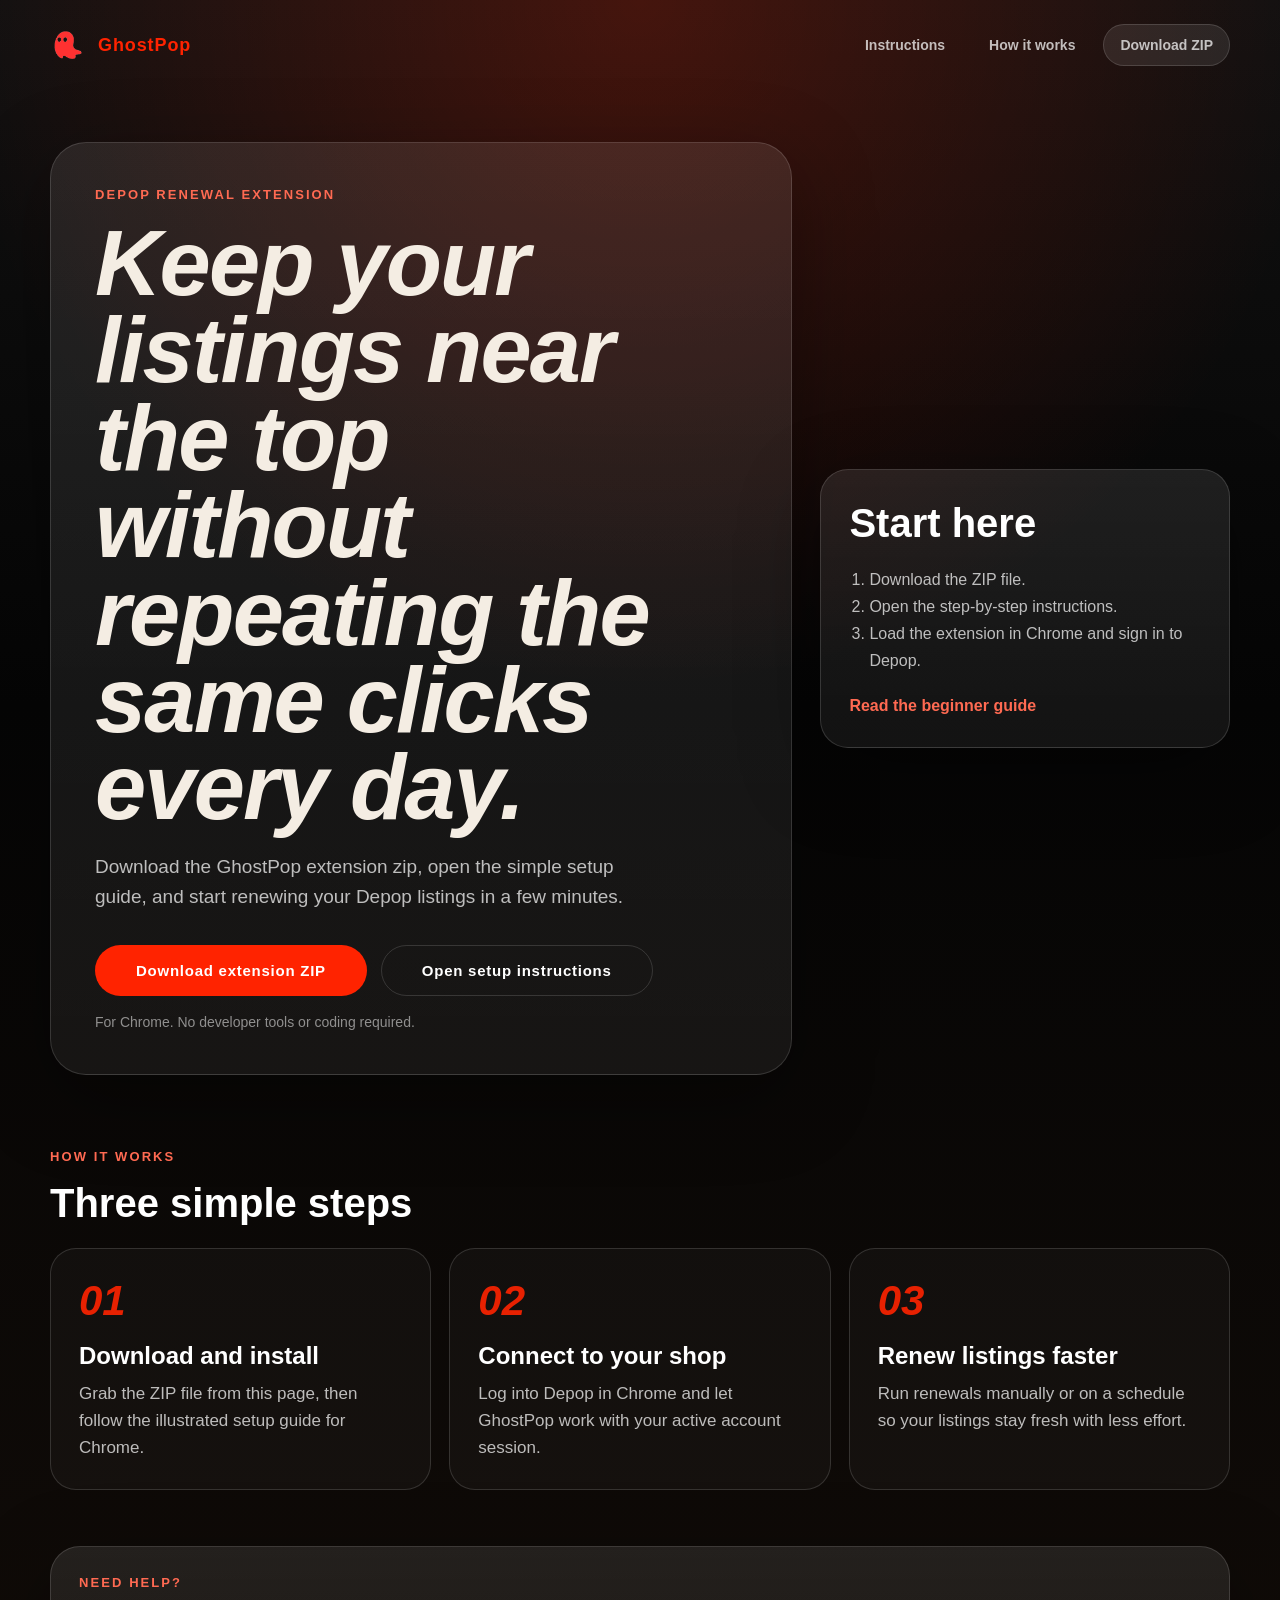
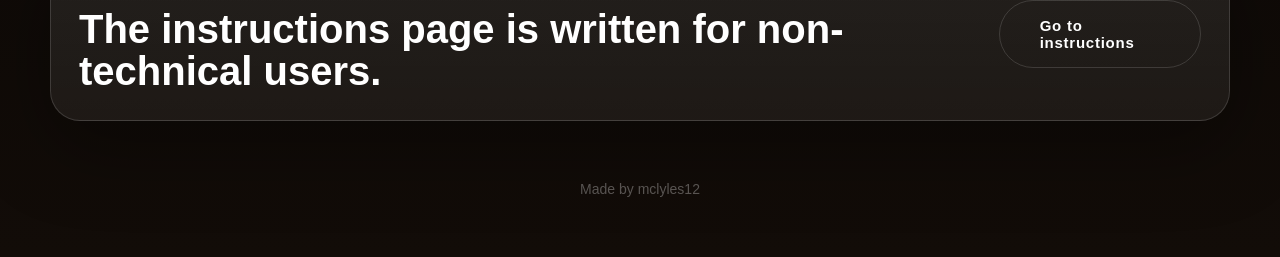
==== index.html @ 3f6aff55 "Add GhostPop download flow and setup guide" ====
<!DOCTYPE html>
<html lang="en">
<head>
  <meta charset="UTF-8">
  <meta name="viewport" content="width=device-width, initial-scale=1.0">
  <title>GhostPop</title>
  <link rel="stylesheet" href="style.css">
  <link rel="icon" href="assets/icon32.png">
</head>
<body>
  <div class="page-shell">
    <header class="site-header">
      <a class="brand" href="index.html" aria-label="GhostPop home">
        <img src="assets/icon128.png" alt="GhostPop logo">
        <span>GhostPop</span>
      </a>

      <nav class="site-nav" aria-label="Primary">
        <a href="instructions.html">Instructions</a>
        <a href="#how-it-works">How it works</a>
        <a href="ghostpop-extension.zip" download="depop-renewal-extension.zip" class="nav-cta">Download ZIP</a>
      </nav>
    </header>

    <main>
      <section id="hero">
        <div class="hero-copy">
          <p class="eyebrow">Depop renewal extension</p>
          <h1>Keep your listings near the top without repeating the same clicks every day.</h1>
          <p class="hero-text">Download the GhostPop extension zip, open the simple setup guide, and start renewing your Depop listings in a few minutes.</p>

          <div class="hero-actions">
            <a href="ghostpop-extension.zip" download="depop-renewal-extension.zip" class="btn btn-primary">Download extension ZIP</a>
            <a href="instructions.html" class="btn btn-secondary">Open setup instructions</a>
          </div>

          <p class="microcopy">For Chrome. No developer tools or coding required.</p>
        </div>

        <aside class="install-card" aria-label="Quick start">
          <h2>Start here</h2>
          <ol>
            <li>Download the ZIP file.</li>
            <li>Open the step-by-step instructions.</li>
            <li>Load the extension in Chrome and sign in to Depop.</li>
          </ol>
          <a href="instructions.html" class="text-link">Read the beginner guide</a>
        </aside>
      </section>

      <section id="how-it-works">
        <div class="section-heading">
          <p class="eyebrow">How it works</p>
          <h2>Three simple steps</h2>
        </div>

        <div class="steps">
          <article class="step">
            <span>01</span>
            <div>
              <h3>Download and install</h3>
              <p>Grab the ZIP file from this page, then follow the illustrated setup guide for Chrome.</p>
            </div>
          </article>
          <article class="step">
            <span>02</span>
            <div>
              <h3>Connect to your shop</h3>
              <p>Log into Depop in Chrome and let GhostPop work with your active account session.</p>
            </div>
          </article>
          <article class="step">
            <span>03</span>
            <div>
              <h3>Renew listings faster</h3>
              <p>Run renewals manually or on a schedule so your listings stay fresh with less effort.</p>
            </div>
          </article>
        </div>
      </section>

      <section class="help-strip" aria-label="Need help">
        <div>
          <p class="eyebrow">Need help?</p>
          <h2>The instructions page is written for non-technical users.</h2>
        </div>
        <a href="instructions.html" class="btn btn-secondary">Go to instructions</a>
      </section>
    </main>

    <footer>
      <p>Made by <a href="https://github.com/mclyles12">mclyles12</a></p>
    </footer>
  </div>

</body>
</html>
---- style.css ----
* {
  margin: 0;
  padding: 0;
  box-sizing: border-box;
}

:root {
  --red: #ff2300;
  --red-soft: #ff6a52;
  --black: #050505;
  --white: #ffffff;
  --cream: #f4ede3;
  --slate: rgba(255, 255, 255, 0.72);
  --border: rgba(255, 255, 255, 0.14);
  --panel: rgba(255, 255, 255, 0.06);
  --panel-strong: rgba(255, 255, 255, 0.09);
  --shadow: 0 24px 80px rgba(0, 0, 0, 0.35);
  --font: "Helvetica Neue", Helvetica, Arial, sans-serif;
}

body {
  font-family: var(--font);
  background:
    radial-gradient(circle at top, rgba(255, 35, 0, 0.22), transparent 35%),
    linear-gradient(180deg, #111 0%, var(--black) 38%, #120c08 100%);
  color: var(--white);
  overflow-x: hidden;
  min-height: 100vh;
}

a {
  color: inherit;
  text-decoration: none;
}

.page-shell {
  width: min(1180px, calc(100% - 32px));
  margin: 0 auto;
}

.site-header {
  display: flex;
  align-items: center;
  justify-content: space-between;
  gap: 24px;
  padding: 24px 0 12px;
}

.brand {
  display: inline-flex;
  align-items: center;
  gap: 12px;
}

.brand img {
  width: 36px;
  height: 36px;
}

.brand span {
  font-size: 18px;
  font-weight: 700;
  letter-spacing: 0.05em;
  color: var(--red);
}

.site-nav {
  display: flex;
  align-items: center;
  gap: 12px;
  flex-wrap: wrap;
}

.site-nav a {
  color: var(--slate);
  font-size: 14px;
  font-weight: 600;
  padding: 12px 16px;
  border-radius: 999px;
}

.site-nav a:hover,
.site-nav a:focus-visible,
.text-link:hover,
.text-link:focus-visible {
  color: var(--white);
}

.nav-cta {
  background: var(--panel-strong);
  border: 1px solid var(--border);
}

#hero {
  display: grid;
  grid-template-columns: minmax(0, 1.45fr) minmax(280px, 0.8fr);
  gap: 28px;
  align-items: stretch;
  padding: 64px 0 40px;
}

.hero-copy,
.install-card,
.callout-card,
.help-strip,
.instruction-step {
  border: 1px solid var(--border);
  background: linear-gradient(180deg, var(--panel-strong), var(--panel));
  box-shadow: var(--shadow);
}

.hero-copy {
  padding: 44px;
  border-radius: 36px;
}

#hero h1 {
  font-size: clamp(46px, 8vw, 92px);
  font-weight: 900;
  font-style: italic;
  color: var(--cream);
  letter-spacing: -0.02em;
  line-height: 0.95;
  max-width: 11ch;
  margin-bottom: 20px;
}

.eyebrow {
  font-size: 13px;
  text-transform: uppercase;
  letter-spacing: 0.16em;
  color: var(--red-soft);
  font-weight: 700;
  margin-bottom: 18px;
}

.hero-text {
  font-size: 19px;
  color: var(--slate);
  max-width: 34rem;
  line-height: 1.6;
}

.hero-actions {
  display: flex;
  flex-wrap: wrap;
  gap: 14px;
  margin: 32px 0 18px;
}

.microcopy {
  color: rgba(255, 255, 255, 0.52);
  font-size: 14px;
}

.install-card {
  border-radius: 28px;
  padding: 32px 28px;
  align-self: center;
}

.install-card h2,
.section-heading h2,
.help-strip h2,
.instructions-hero h1,
.callout-card h2,
.instruction-step h2,
.step h3 {
  font-size: clamp(28px, 4vw, 40px);
  line-height: 1.05;
}

.install-card ol {
  margin: 22px 0;
  padding-left: 20px;
  color: var(--slate);
  line-height: 1.7;
}

.text-link {
  display: inline-flex;
  align-items: center;
  gap: 8px;
  color: var(--red-soft);
  font-weight: 700;
}

.btn {
  display: inline-flex;
  align-items: center;
  justify-content: center;
  font-family: var(--font);
  font-weight: 700;
  font-size: 15px;
  padding: 16px 40px;
  border-radius: 999px;
  letter-spacing: 0.05em;
  transition: transform 0.2s, opacity 0.2s, border-color 0.2s;
  border: 1px solid transparent;
}

.btn:hover,
.btn:focus-visible {
  opacity: 0.92;
  transform: translateY(-1px);
}

.btn-primary {
  background: var(--red);
  color: var(--white);
}

.btn-secondary {
  background: transparent;
  color: var(--white);
  border-color: var(--border);
}

#how-it-works {
  padding: 34px 0 28px;
}

.section-heading {
  margin-bottom: 24px;
}

.steps {
  display: grid;
  grid-template-columns: repeat(3, minmax(0, 1fr));
  gap: 18px;
}

.step {
  display: flex;
  flex-direction: column;
  align-items: flex-start;
  gap: 18px;
  border: 1px solid var(--border);
  border-radius: 26px;
  padding: 28px;
  background: rgba(255, 255, 255, 0.03);
}

.step span {
  font-size: 42px;
  font-weight: 900;
  font-style: italic;
  color: var(--red);
  opacity: 0.9;
}

.step h3 {
  font-size: 24px;
  margin-bottom: 12px;
}

.step p {
  font-size: 17px;
  font-weight: 500;
  color: var(--slate);
  line-height: 1.6;
}

.help-strip {
  margin: 28px 0 60px;
  padding: 28px;
  border-radius: 30px;
  display: flex;
  align-items: center;
  justify-content: space-between;
  gap: 20px;
}

.instructions-page {
  padding: 40px 0 72px;
}

.instructions-hero {
  max-width: 760px;
  margin-bottom: 24px;
}

.instructions-hero h1 {
  font-style: italic;
  color: var(--cream);
  margin-bottom: 16px;
}

.callout-grid,
.instruction-steps {
  display: grid;
  gap: 18px;
}

.callout-grid {
  grid-template-columns: repeat(3, minmax(0, 1fr));
  margin-top: 24px;
}

.callout-card {
  border-radius: 24px;
  padding: 24px;
}

.callout-card h2 {
  font-size: 26px;
  margin-bottom: 12px;
}

.callout-card p,
.callout-card li {
  color: var(--slate);
  line-height: 1.7;
}

.callout-card ul {
  padding-left: 18px;
}

.instruction-step {
  display: grid;
  grid-template-columns: 72px 1fr;
  gap: 20px;
  border-radius: 24px;
  padding: 24px;
}

.step-badge {
  width: 56px;
  height: 56px;
  border-radius: 18px;
  background: rgba(255, 35, 0, 0.12);
  border: 1px solid rgba(255, 106, 82, 0.45);
  color: var(--red-soft);
  display: flex;
  align-items: center;
  justify-content: center;
  font-size: 24px;
  font-weight: 800;
}

.instruction-step h2 {
  font-size: 28px;
  margin-bottom: 10px;
}

.instruction-step p,
strong {
  line-height: 1.7;
}

.instruction-step p {
  color: var(--slate);
}

strong {
  color: var(--white);
}

footer {
  text-align: center;
  padding: 0 24px 60px;
  color: rgba(255, 255, 255, 0.3);
  font-size: 14px;
}

footer a:hover {
  color: var(--red);
}

@media (max-width: 980px) {
  #hero,
  .steps,
  .callout-grid {
    grid-template-columns: 1fr;
  }

  .help-strip,
  .site-header {
    flex-direction: column;
    align-items: flex-start;
  }
}

@media (max-width: 640px) {
  .page-shell {
    width: min(100% - 20px, 1180px);
  }

  .hero-copy,
  .install-card,
  .callout-card,
  .help-strip,
  .instruction-step {
    padding: 22px;
    border-radius: 22px;
  }

  .site-nav {
    width: 100%;
  }

  .site-nav a,
  .btn {
    width: 100%;
  }

  .instruction-step {
    grid-template-columns: 1fr;
  }
}
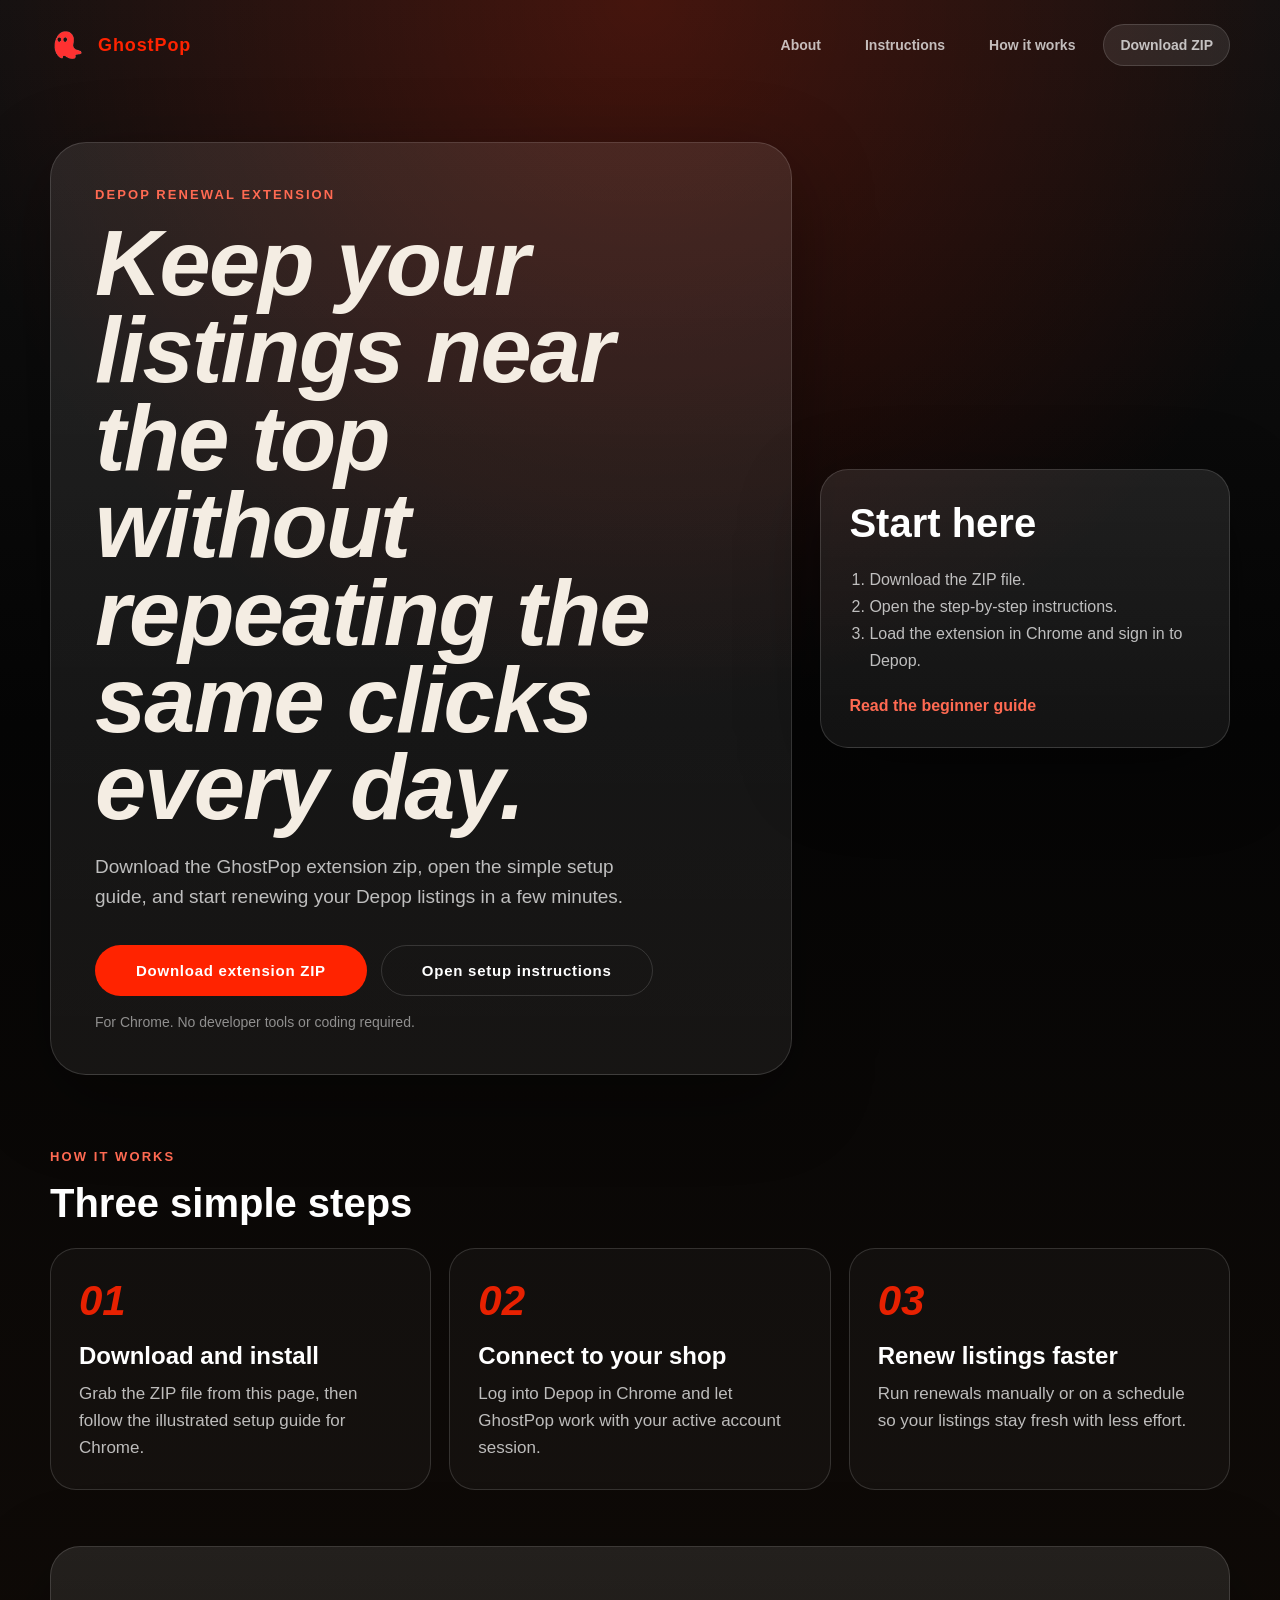
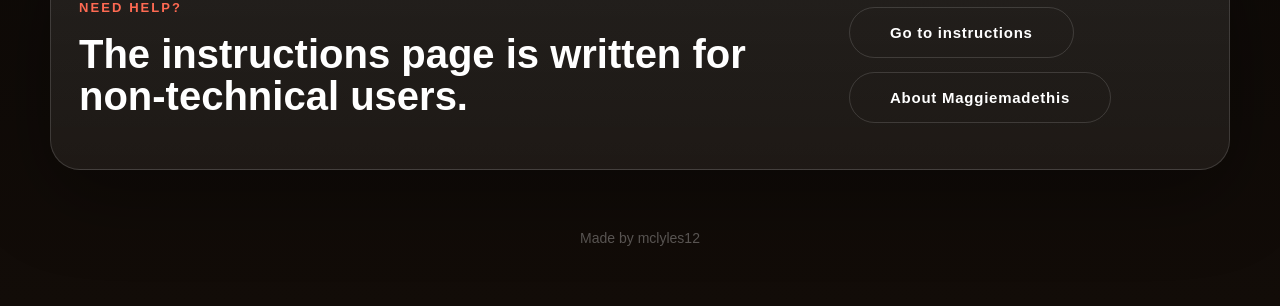
==== commit 90fb2ca1: "update about us" ====
--- a/index.html
+++ b/index.html
@@ -16,6 +16,7 @@
       </a>
 
       <nav class="site-nav" aria-label="Primary">
+        <a href="about.html">About</a>
         <a href="instructions.html">Instructions</a>
         <a href="#how-it-works">How it works</a>
         <a href="ghostpop-extension.zip" download="depop-renewal-extension.zip" class="nav-cta">Download ZIP</a>
@@ -84,7 +85,10 @@
           <p class="eyebrow">Need help?</p>
           <h2>The instructions page is written for non-technical users.</h2>
         </div>
-        <a href="instructions.html" class="btn btn-secondary">Go to instructions</a>
+        <div class="hero-actions">
+          <a href="instructions.html" class="btn btn-secondary">Go to instructions</a>
+          <a href="about.html" class="btn btn-secondary">About Maggiemadethis</a>
+        </div>
       </section>
     </main>
 
--- a/style.css
+++ b/style.css
@@ -297,6 +297,13 @@
   margin-top: 24px;
 }
 
+.story-grid {
+  display: grid;
+  grid-template-columns: repeat(2, minmax(0, 1fr));
+  gap: 18px;
+  margin-bottom: 24px;
+}
+
 .callout-card {
   border-radius: 24px;
   padding: 24px;
@@ -315,6 +322,10 @@
 
 .callout-card ul {
   padding-left: 18px;
+}
+
+.story-feature {
+  margin-bottom: 24px;
 }
 
 .instruction-step {
@@ -371,7 +382,8 @@
 @media (max-width: 980px) {
   #hero,
   .steps,
-  .callout-grid {
+  .callout-grid,
+  .story-grid {
     grid-template-columns: 1fr;
   }
 
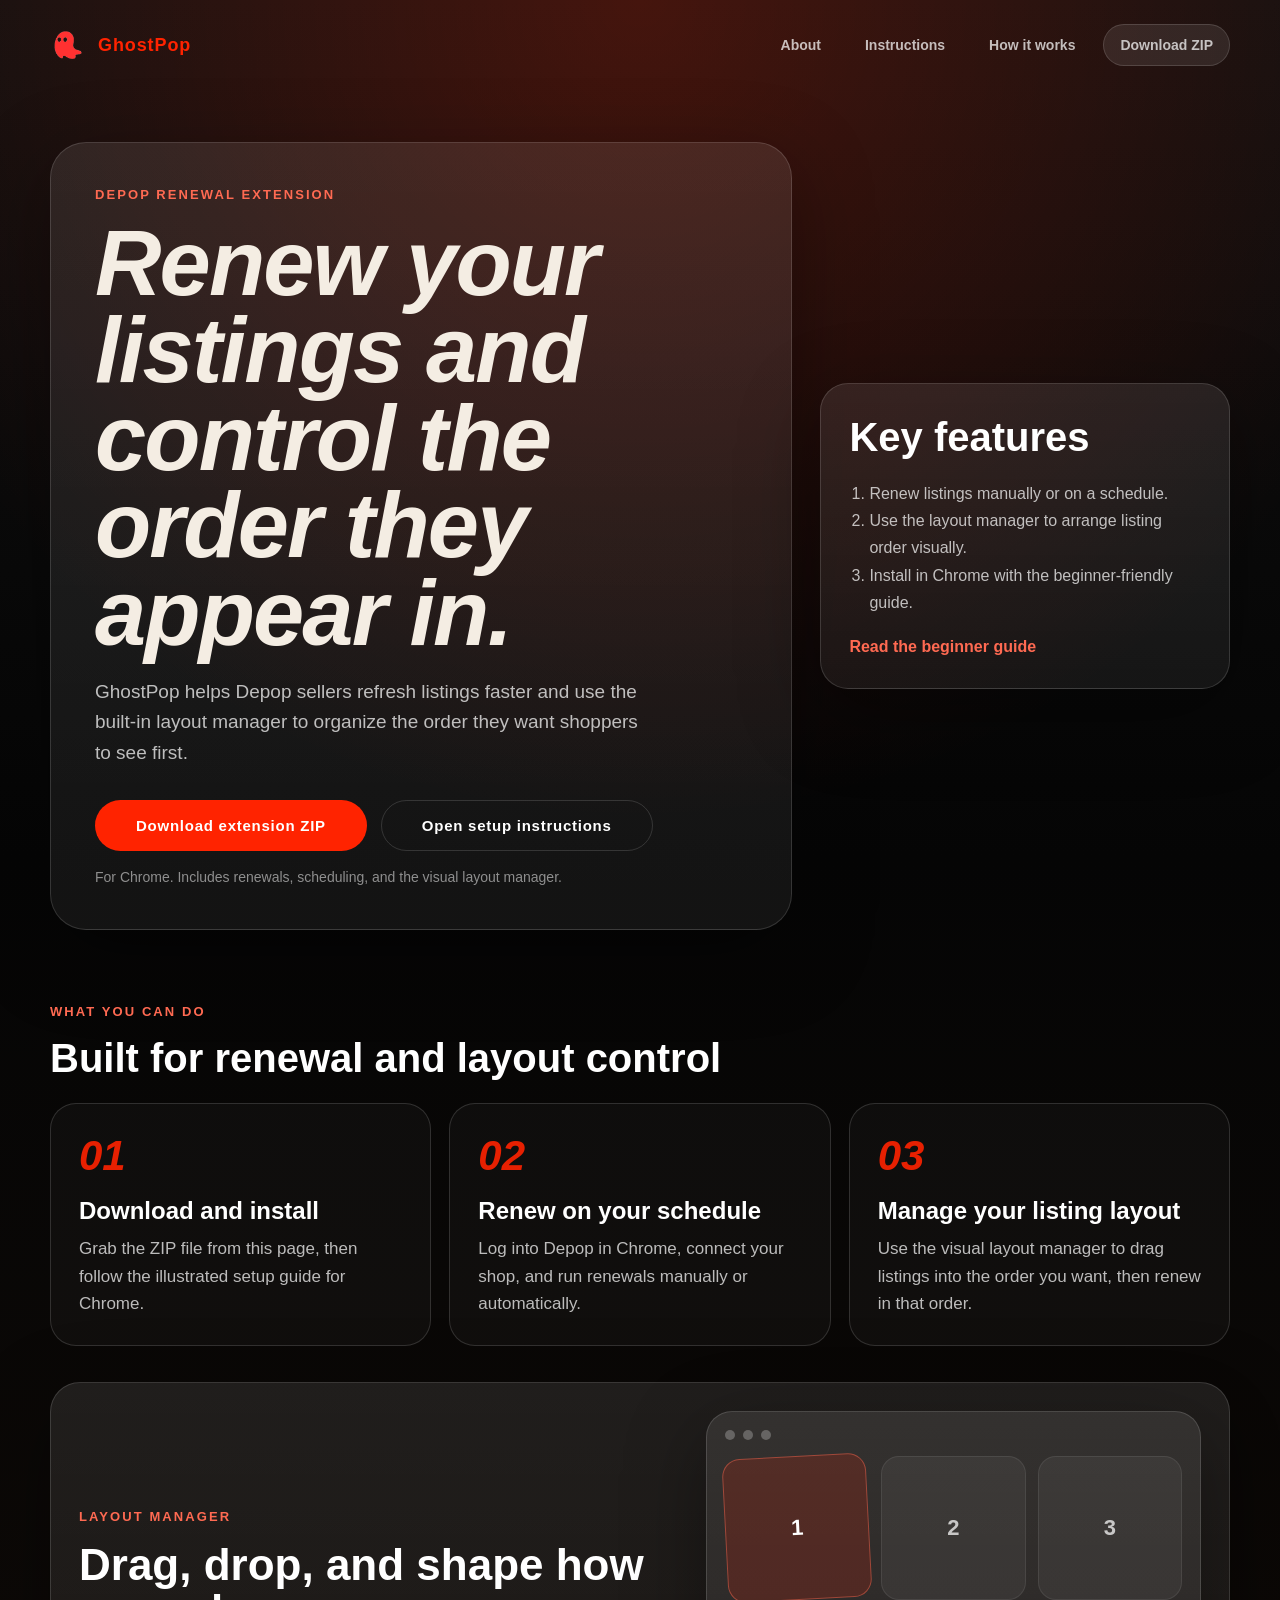
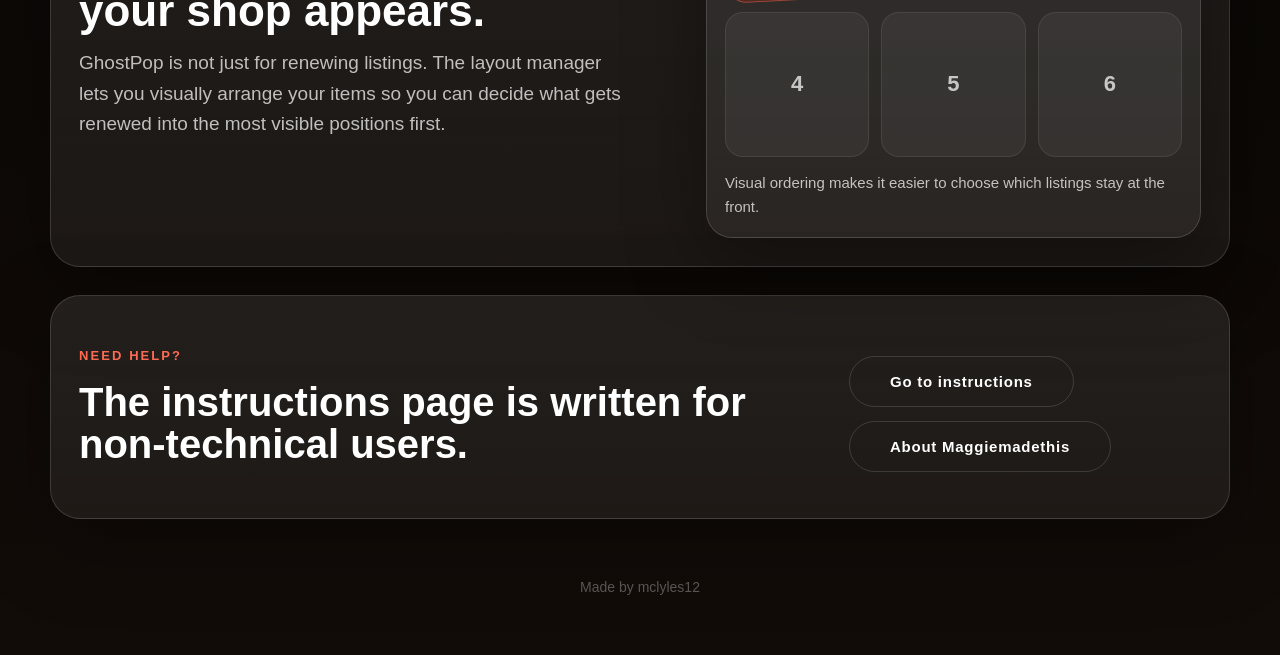
==== commit 75c44ced: "layout manager feature copy on landing page" ====
--- a/index.html
+++ b/index.html
@@ -27,23 +27,23 @@
       <section id="hero">
         <div class="hero-copy">
           <p class="eyebrow">Depop renewal extension</p>
-          <h1>Keep your listings near the top without repeating the same clicks every day.</h1>
-          <p class="hero-text">Download the GhostPop extension zip, open the simple setup guide, and start renewing your Depop listings in a few minutes.</p>
+          <h1>Renew your listings and control the order they appear in.</h1>
+          <p class="hero-text">GhostPop helps Depop sellers refresh listings faster and use the built-in layout manager to organize the order they want shoppers to see first.</p>
 
           <div class="hero-actions">
             <a href="ghostpop-extension.zip" download="depop-renewal-extension.zip" class="btn btn-primary">Download extension ZIP</a>
             <a href="instructions.html" class="btn btn-secondary">Open setup instructions</a>
           </div>
 
-          <p class="microcopy">For Chrome. No developer tools or coding required.</p>
+          <p class="microcopy">For Chrome. Includes renewals, scheduling, and the visual layout manager.</p>
         </div>
 
         <aside class="install-card" aria-label="Quick start">
-          <h2>Start here</h2>
+          <h2>Key features</h2>
           <ol>
-            <li>Download the ZIP file.</li>
-            <li>Open the step-by-step instructions.</li>
-            <li>Load the extension in Chrome and sign in to Depop.</li>
+            <li>Renew listings manually or on a schedule.</li>
+            <li>Use the layout manager to arrange listing order visually.</li>
+            <li>Install in Chrome with the beginner-friendly guide.</li>
           </ol>
           <a href="instructions.html" class="text-link">Read the beginner guide</a>
         </aside>
@@ -51,8 +51,8 @@
 
       <section id="how-it-works">
         <div class="section-heading">
-          <p class="eyebrow">How it works</p>
-          <h2>Three simple steps</h2>
+          <p class="eyebrow">What you can do</p>
+          <h2>Built for renewal and layout control</h2>
         </div>
 
         <div class="steps">
@@ -66,17 +66,42 @@
           <article class="step">
             <span>02</span>
             <div>
-              <h3>Connect to your shop</h3>
-              <p>Log into Depop in Chrome and let GhostPop work with your active account session.</p>
+              <h3>Renew on your schedule</h3>
+              <p>Log into Depop in Chrome, connect your shop, and run renewals manually or automatically.</p>
             </div>
           </article>
           <article class="step">
             <span>03</span>
             <div>
-              <h3>Renew listings faster</h3>
-              <p>Run renewals manually or on a schedule so your listings stay fresh with less effort.</p>
+              <h3>Manage your listing layout</h3>
+              <p>Use the visual layout manager to drag listings into the order you want, then renew in that order.</p>
             </div>
           </article>
+        </div>
+      </section>
+
+      <section class="layout-highlight" aria-label="Layout manager feature">
+        <div class="layout-copy">
+          <p class="eyebrow">Layout manager</p>
+          <h2>Drag, drop, and shape how your shop appears.</h2>
+          <p class="hero-text">GhostPop is not just for renewing listings. The layout manager lets you visually arrange your items so you can decide what gets renewed into the most visible positions first.</p>
+        </div>
+
+        <div class="layout-card">
+          <div class="layout-card-header">
+            <span></span>
+            <span></span>
+            <span></span>
+          </div>
+          <div class="layout-grid">
+            <div class="layout-tile feature-tile">1</div>
+            <div class="layout-tile">2</div>
+            <div class="layout-tile">3</div>
+            <div class="layout-tile">4</div>
+            <div class="layout-tile">5</div>
+            <div class="layout-tile">6</div>
+          </div>
+          <p class="layout-caption">Visual ordering makes it easier to choose which listings stay at the front.</p>
         </div>
       </section>
 
--- a/style.css
+++ b/style.css
@@ -103,7 +103,9 @@
 .install-card,
 .callout-card,
 .help-strip,
-.instruction-step {
+.instruction-step,
+.layout-highlight,
+.layout-card {
   border: 1px solid var(--border);
   background: linear-gradient(180deg, var(--panel-strong), var(--panel));
   box-shadow: var(--shadow);
@@ -261,6 +263,73 @@
   line-height: 1.6;
 }
 
+.layout-highlight {
+  margin: 8px 0 28px;
+  padding: 28px;
+  border-radius: 30px;
+  display: grid;
+  grid-template-columns: minmax(0, 1.1fr) minmax(280px, 0.9fr);
+  gap: 22px;
+  align-items: center;
+}
+
+.layout-copy h2 {
+  font-size: clamp(28px, 4vw, 44px);
+  line-height: 1.05;
+  margin-bottom: 14px;
+}
+
+.layout-card {
+  border-radius: 26px;
+  padding: 18px;
+}
+
+.layout-card-header {
+  display: flex;
+  gap: 8px;
+  margin-bottom: 16px;
+}
+
+.layout-card-header span {
+  width: 10px;
+  height: 10px;
+  border-radius: 50%;
+  background: rgba(255, 255, 255, 0.25);
+}
+
+.layout-grid {
+  display: grid;
+  grid-template-columns: repeat(3, minmax(0, 1fr));
+  gap: 12px;
+}
+
+.layout-tile {
+  aspect-ratio: 1 / 1;
+  border-radius: 18px;
+  background: rgba(255, 255, 255, 0.05);
+  border: 1px solid rgba(255, 255, 255, 0.08);
+  display: flex;
+  align-items: center;
+  justify-content: center;
+  color: var(--slate);
+  font-size: 22px;
+  font-weight: 700;
+}
+
+.feature-tile {
+  background: rgba(255, 35, 0, 0.16);
+  border-color: rgba(255, 106, 82, 0.45);
+  color: var(--white);
+  transform: rotate(-3deg);
+}
+
+.layout-caption {
+  margin-top: 14px;
+  color: var(--slate);
+  line-height: 1.6;
+  font-size: 15px;
+}
+
 .help-strip {
   margin: 28px 0 60px;
   padding: 28px;
@@ -383,7 +452,8 @@
   #hero,
   .steps,
   .callout-grid,
-  .story-grid {
+  .story-grid,
+  .layout-highlight {
     grid-template-columns: 1fr;
   }
 
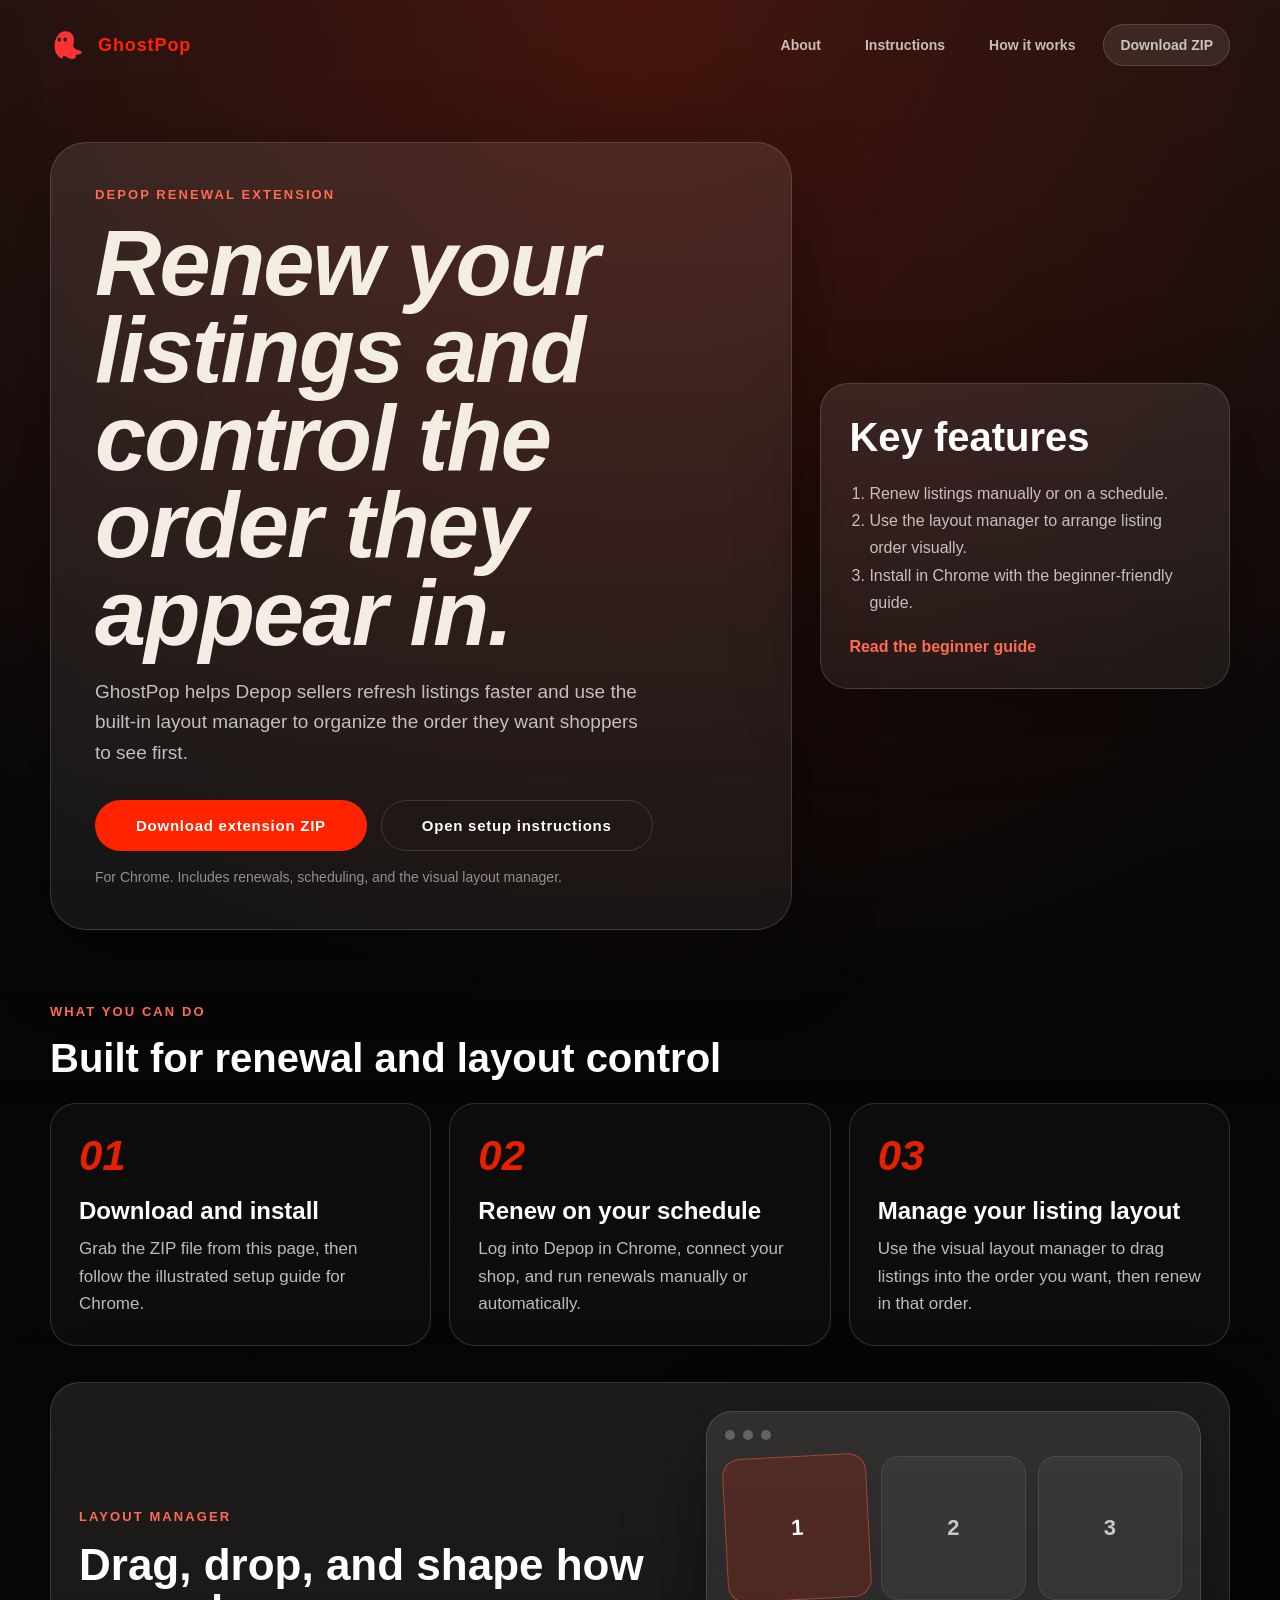
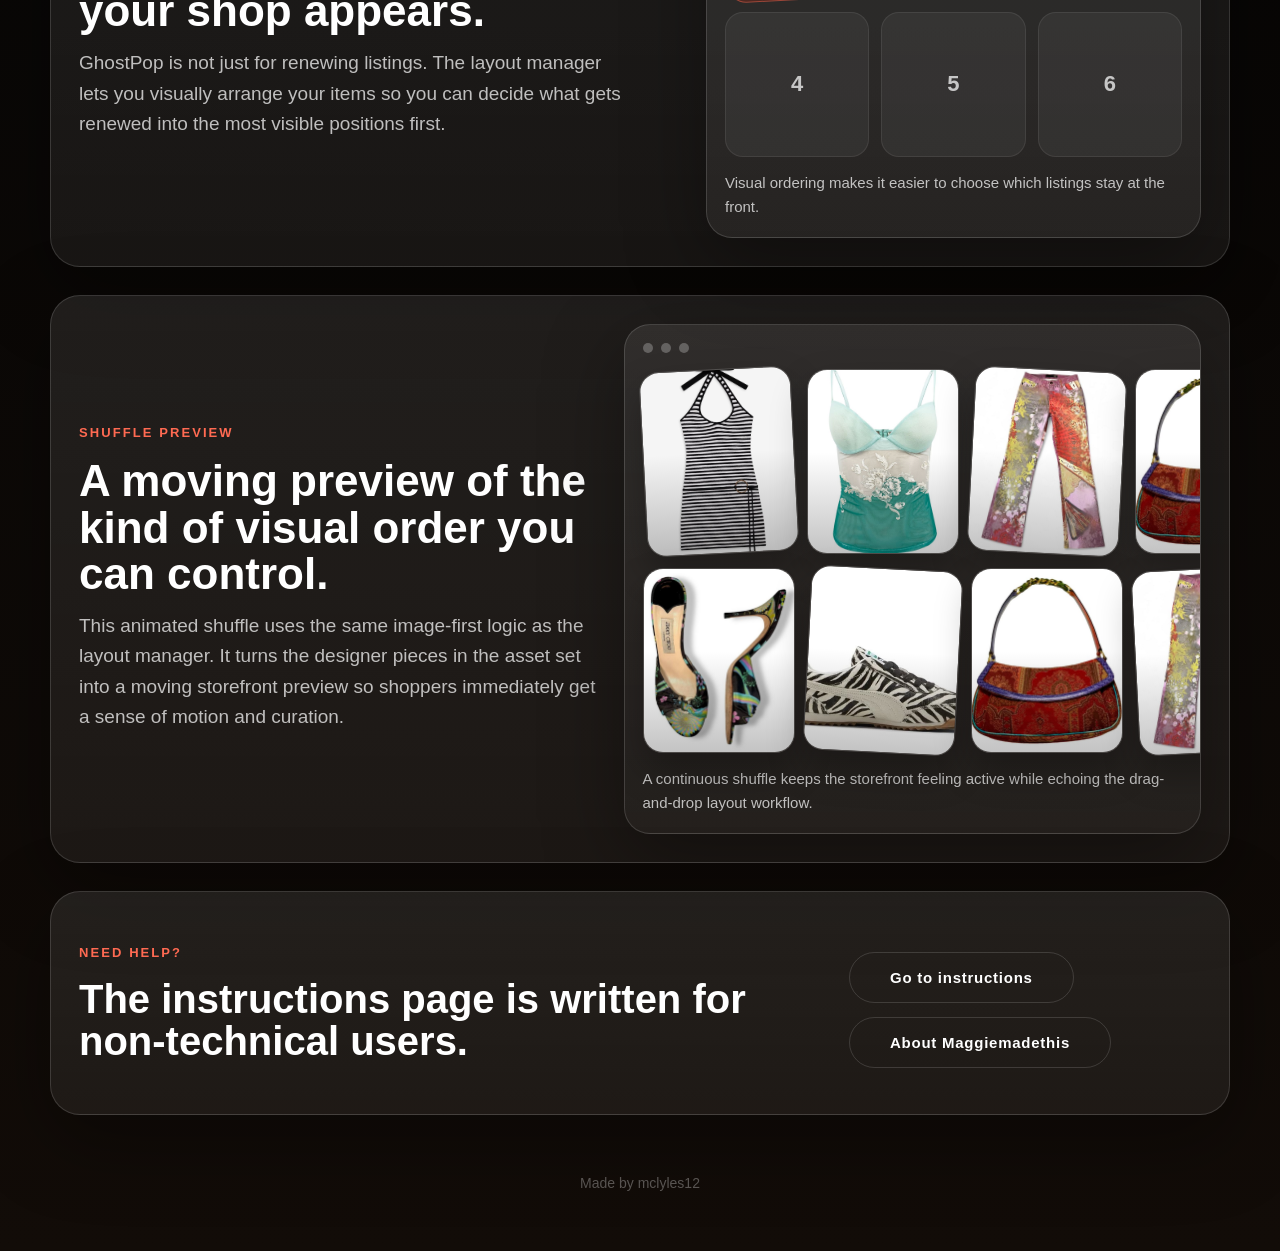
==== commit af6ac238: "layout animation to landing page" ====
--- a/index.html
+++ b/index.html
@@ -105,6 +105,104 @@
         </div>
       </section>
 
+      <section class="shuffle-showcase" aria-label="Designer listing shuffle preview">
+        <div class="layout-copy">
+          <p class="eyebrow">Shuffle preview</p>
+          <h2>A moving preview of the kind of visual order you can control.</h2>
+          <p class="hero-text">This animated shuffle uses the same image-first logic as the layout manager. It turns the designer pieces in the asset set into a moving storefront preview so shoppers immediately get a sense of motion and curation.</p>
+        </div>
+
+        <div class="shuffle-card">
+          <div class="layout-card-header">
+            <span></span>
+            <span></span>
+            <span></span>
+          </div>
+
+          <div class="shuffle-rows">
+            <div class="shuffle-row shuffle-row-forward">
+              <figure class="shuffle-tile tilt-left">
+                <img src="assets/dolly-dress.jpeg" alt="Dolly dress listing">
+              </figure>
+              <figure class="shuffle-tile">
+                <img src="assets/la-perla.jpeg" alt="La Perla listing">
+              </figure>
+              <figure class="shuffle-tile tilt-right">
+                <img src="assets/cavalli-pants.jpeg" alt="Cavalli pants listing">
+              </figure>
+              <figure class="shuffle-tile">
+                <img src="assets/etro-bag.jpeg" alt="Etro bag listing">
+              </figure>
+              <figure class="shuffle-tile tilt-left">
+                <img src="assets/puma.jpeg" alt="Puma listing">
+              </figure>
+              <figure class="shuffle-tile">
+                <img src="assets/jimmy-choo.jpeg" alt="Jimmy Choo listing">
+              </figure>
+              <figure class="shuffle-tile tilt-left" aria-hidden="true">
+                <img src="assets/dolly-dress.jpeg" alt="">
+              </figure>
+              <figure class="shuffle-tile" aria-hidden="true">
+                <img src="assets/la-perla.jpeg" alt="">
+              </figure>
+              <figure class="shuffle-tile tilt-right" aria-hidden="true">
+                <img src="assets/cavalli-pants.jpeg" alt="">
+              </figure>
+              <figure class="shuffle-tile" aria-hidden="true">
+                <img src="assets/etro-bag.jpeg" alt="">
+              </figure>
+              <figure class="shuffle-tile tilt-left" aria-hidden="true">
+                <img src="assets/puma.jpeg" alt="">
+              </figure>
+              <figure class="shuffle-tile" aria-hidden="true">
+                <img src="assets/jimmy-choo.jpeg" alt="">
+              </figure>
+            </div>
+
+            <div class="shuffle-row shuffle-row-reverse">
+              <figure class="shuffle-tile">
+                <img src="assets/jimmy-choo.jpeg" alt="Jimmy Choo heel detail">
+              </figure>
+              <figure class="shuffle-tile tilt-right">
+                <img src="assets/puma.jpeg" alt="Puma track jacket listing">
+              </figure>
+              <figure class="shuffle-tile">
+                <img src="assets/etro-bag.jpeg" alt="Etro bag listing detail">
+              </figure>
+              <figure class="shuffle-tile tilt-left">
+                <img src="assets/cavalli-pants.jpeg" alt="Cavalli pants listing detail">
+              </figure>
+              <figure class="shuffle-tile">
+                <img src="assets/la-perla.jpeg" alt="La Perla lingerie listing">
+              </figure>
+              <figure class="shuffle-tile tilt-right">
+                <img src="assets/dolly-dress.jpeg" alt="Dolly dress listing detail">
+              </figure>
+              <figure class="shuffle-tile" aria-hidden="true">
+                <img src="assets/jimmy-choo.jpeg" alt="">
+              </figure>
+              <figure class="shuffle-tile tilt-right" aria-hidden="true">
+                <img src="assets/puma.jpeg" alt="">
+              </figure>
+              <figure class="shuffle-tile" aria-hidden="true">
+                <img src="assets/etro-bag.jpeg" alt="">
+              </figure>
+              <figure class="shuffle-tile tilt-left" aria-hidden="true">
+                <img src="assets/cavalli-pants.jpeg" alt="">
+              </figure>
+              <figure class="shuffle-tile" aria-hidden="true">
+                <img src="assets/la-perla.jpeg" alt="">
+              </figure>
+              <figure class="shuffle-tile tilt-right" aria-hidden="true">
+                <img src="assets/dolly-dress.jpeg" alt="">
+              </figure>
+            </div>
+          </div>
+
+          <p class="layout-caption">A continuous shuffle keeps the storefront feeling active while echoing the drag-and-drop layout workflow.</p>
+        </div>
+      </section>
+
       <section class="help-strip" aria-label="Need help">
         <div>
           <p class="eyebrow">Need help?</p>
--- a/style.css
+++ b/style.css
@@ -330,6 +330,87 @@
   font-size: 15px;
 }
 
+.shuffle-showcase {
+  margin: 8px 0 28px;
+  padding: 28px;
+  border-radius: 30px;
+  display: grid;
+  grid-template-columns: minmax(0, 0.95fr) minmax(300px, 1.05fr);
+  gap: 22px;
+  align-items: center;
+  border: 1px solid var(--border);
+  background: linear-gradient(180deg, var(--panel-strong), var(--panel));
+  box-shadow: var(--shadow);
+  overflow: hidden;
+}
+
+.shuffle-card {
+  border: 1px solid var(--border);
+  background: linear-gradient(180deg, rgba(255, 255, 255, 0.08), rgba(255, 255, 255, 0.03));
+  box-shadow: var(--shadow);
+  border-radius: 26px;
+  padding: 18px;
+  overflow: hidden;
+}
+
+.shuffle-rows {
+  display: grid;
+  gap: 14px;
+}
+
+.shuffle-row {
+  display: flex;
+  gap: 12px;
+  width: max-content;
+}
+
+.shuffle-row-forward {
+  animation: shuffle-left 28s linear infinite;
+}
+
+.shuffle-row-reverse {
+  animation: shuffle-right 30s linear infinite;
+}
+
+.shuffle-tile {
+  width: clamp(116px, 13vw, 152px);
+  aspect-ratio: 0.82 / 1;
+  border-radius: 20px;
+  overflow: hidden;
+  position: relative;
+  border: 1px solid rgba(255, 255, 255, 0.12);
+  background: rgba(255, 255, 255, 0.06);
+  flex: 0 0 auto;
+  box-shadow: 0 18px 36px rgba(0, 0, 0, 0.28);
+}
+
+.shuffle-tile::after {
+  content: "";
+  position: absolute;
+  inset: 0;
+  background: linear-gradient(180deg, transparent 45%, rgba(5, 5, 5, 0.24) 100%);
+}
+
+.shuffle-tile img {
+  width: 100%;
+  height: 100%;
+  object-fit: cover;
+  display: block;
+}
+
+.tilt-left {
+  transform: rotate(-3deg);
+}
+
+.tilt-right {
+  transform: rotate(3deg);
+}
+
+.shuffle-card:hover .shuffle-row-forward,
+.shuffle-card:hover .shuffle-row-reverse {
+  animation-play-state: paused;
+}
+
 .help-strip {
   margin: 28px 0 60px;
   padding: 28px;
@@ -448,12 +529,31 @@
   color: var(--red);
 }
 
+@keyframes shuffle-left {
+  from {
+    transform: translateX(0);
+  }
+  to {
+    transform: translateX(calc(-50% - 6px));
+  }
+}
+
+@keyframes shuffle-right {
+  from {
+    transform: translateX(calc(-50% - 6px));
+  }
+  to {
+    transform: translateX(0);
+  }
+}
+
 @media (max-width: 980px) {
   #hero,
   .steps,
   .callout-grid,
   .story-grid,
-  .layout-highlight {
+  .layout-highlight,
+  .shuffle-showcase {
     grid-template-columns: 1fr;
   }
 
@@ -473,7 +573,8 @@
   .install-card,
   .callout-card,
   .help-strip,
-  .instruction-step {
+  .instruction-step,
+  .shuffle-showcase {
     padding: 22px;
     border-radius: 22px;
   }
@@ -490,4 +591,8 @@
   .instruction-step {
     grid-template-columns: 1fr;
   }
-}
+
+  .shuffle-tile {
+    width: 110px;
+  }
+}
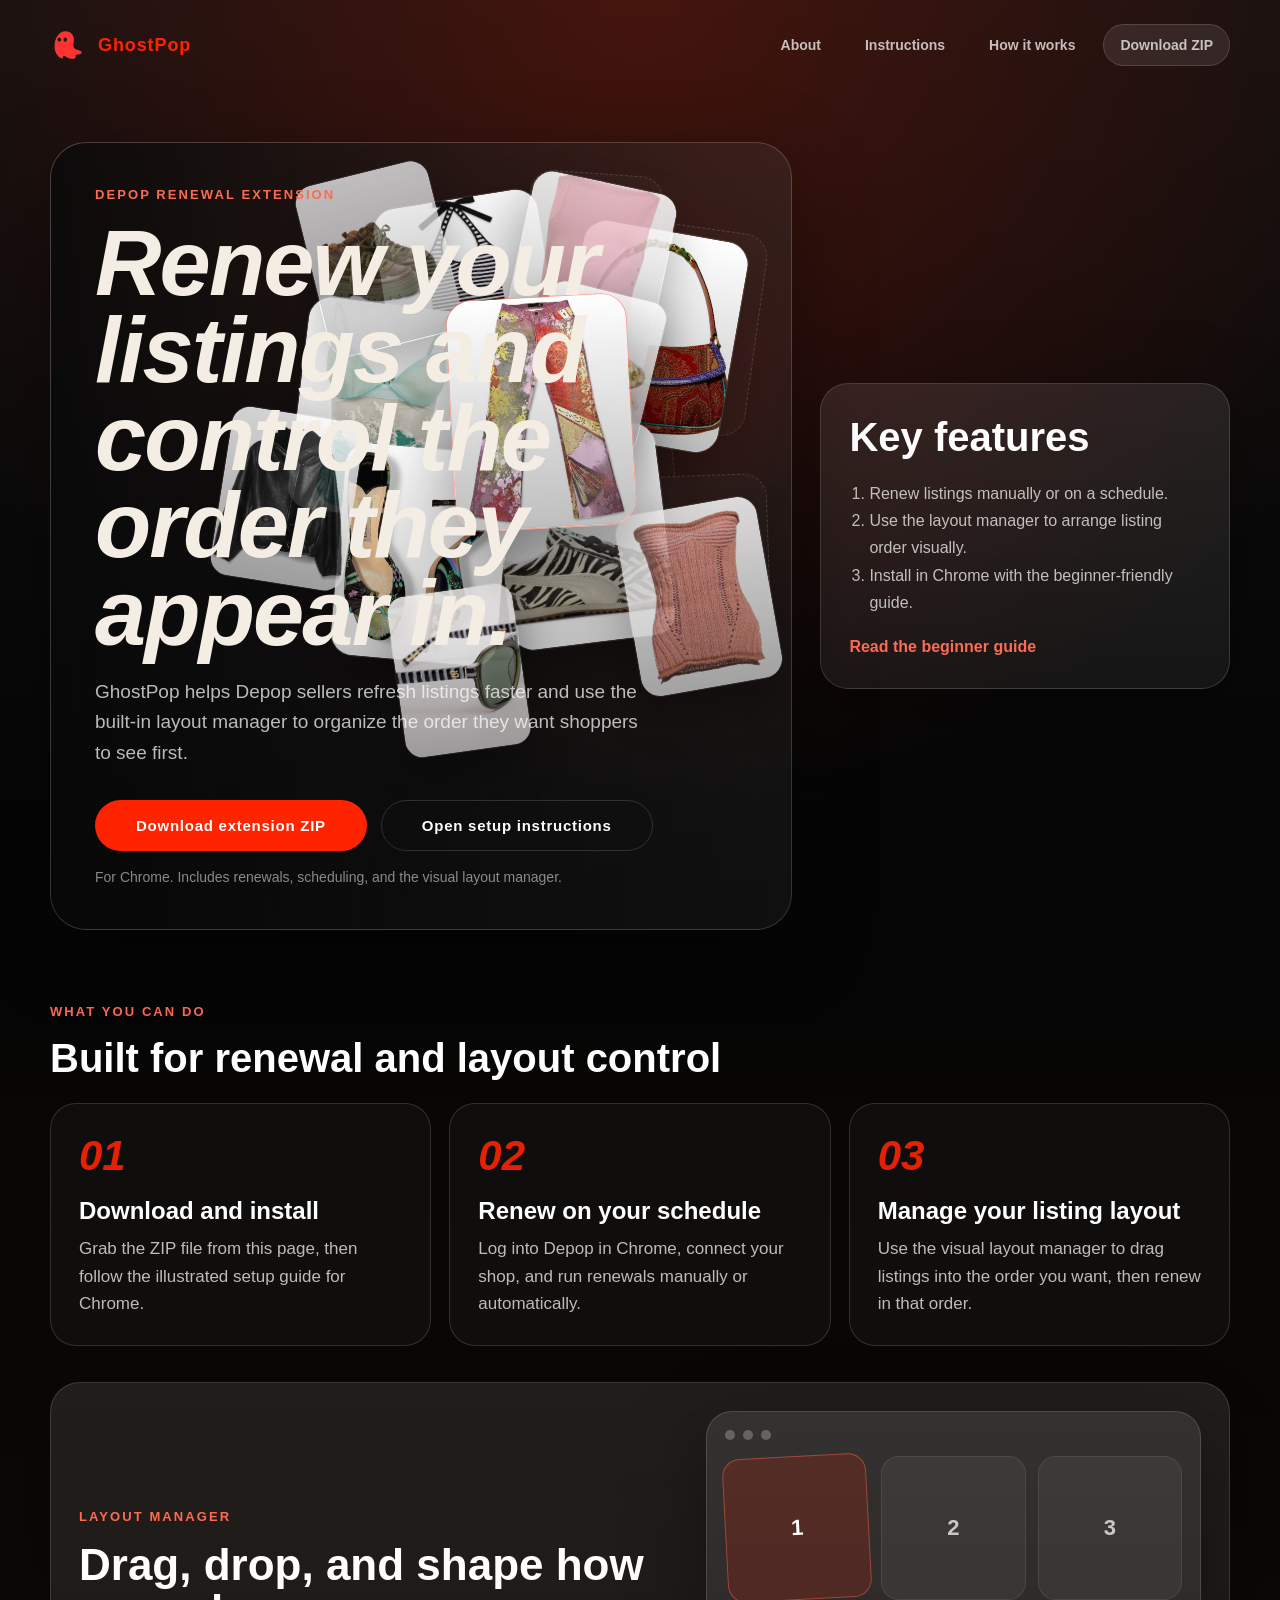
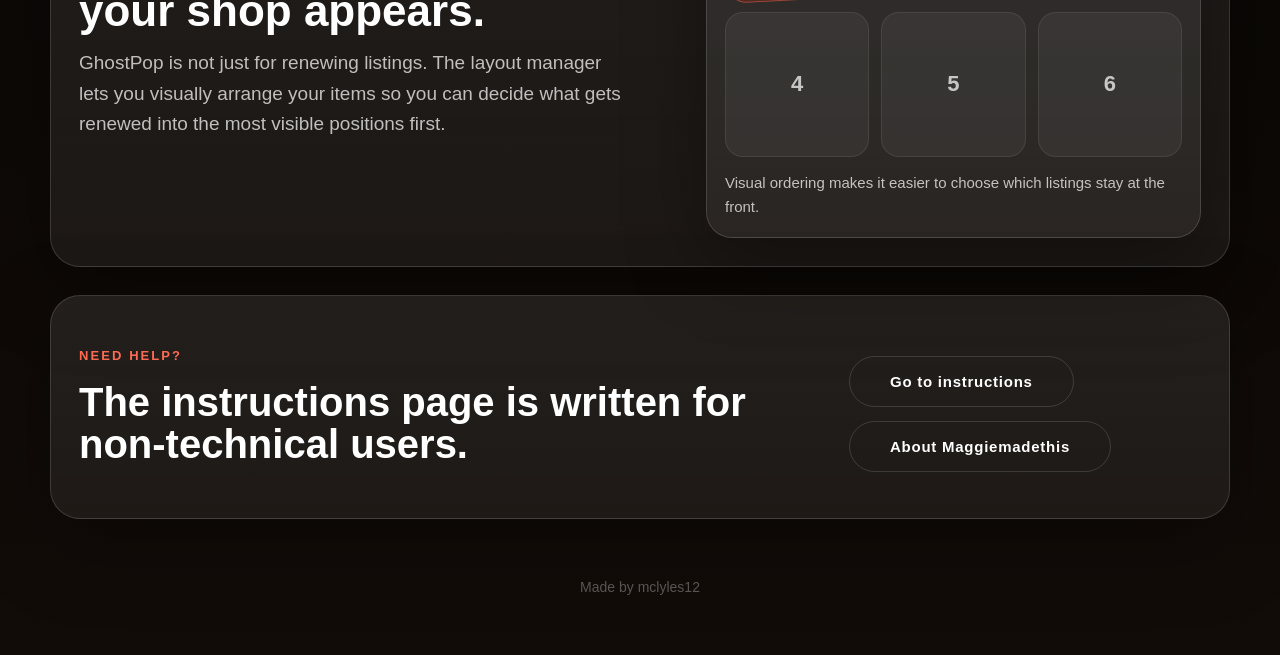
==== commit a1e5dde7: "layout manager fix" ====
--- a/index.html
+++ b/index.html
@@ -26,16 +26,64 @@
     <main>
       <section id="hero">
         <div class="hero-copy">
-          <p class="eyebrow">Depop renewal extension</p>
-          <h1>Renew your listings and control the order they appear in.</h1>
-          <p class="hero-text">GhostPop helps Depop sellers refresh listings faster and use the built-in layout manager to organize the order they want shoppers to see first.</p>
+          <div class="hero-layout-cloud" aria-hidden="true">
+            <div class="hero-slot slot-one"></div>
+            <div class="hero-slot slot-two"></div>
+            <div class="hero-slot slot-three"></div>
+            <div class="hero-slot slot-four"></div>
+            <div class="hero-slot slot-five"></div>
+            <div class="hero-slot slot-six"></div>
 
-          <div class="hero-actions">
-            <a href="ghostpop-extension.zip" download="depop-renewal-extension.zip" class="btn btn-primary">Download extension ZIP</a>
-            <a href="instructions.html" class="btn btn-secondary">Open setup instructions</a>
+            <figure class="hero-fashion-card card-one">
+              <img src="assets/dolly-dress.jpeg" alt="">
+            </figure>
+            <figure class="hero-fashion-card card-two">
+              <img src="assets/la-perla.jpeg" alt="">
+            </figure>
+            <figure class="hero-fashion-card card-three">
+              <img src="assets/etro-bag.jpeg" alt="">
+            </figure>
+            <figure class="hero-fashion-card card-four">
+              <img src="assets/puma.jpeg" alt="">
+            </figure>
+            <figure class="hero-fashion-card card-five is-dragging">
+              <img src="assets/cavalli-pants.jpeg" alt="">
+            </figure>
+            <figure class="hero-fashion-card card-six">
+              <img src="assets/jimmy-choo.jpeg" alt="">
+            </figure>
+            <figure class="hero-fashion-card card-seven">
+              <img src="assets/pink-top.jpeg" alt="">
+            </figure>
+            <figure class="hero-fashion-card card-eight">
+              <img src="assets/marco-top.jpeg" alt="">
+            </figure>
+            <figure class="hero-fashion-card card-nine">
+              <img src="assets/dana-ring.jpeg" alt="">
+            </figure>
+            <figure class="hero-fashion-card card-ten">
+              <img src="assets/olive-glasses.jpeg" alt="">
+            </figure>
+            <figure class="hero-fashion-card card-eleven">
+              <img src="assets/las-motas.jpeg" alt="">
+            </figure>
+            <figure class="hero-fashion-card card-twelve">
+              <img src="assets/marant-jacket.jpeg" alt="">
+            </figure>
           </div>
 
-          <p class="microcopy">For Chrome. Includes renewals, scheduling, and the visual layout manager.</p>
+          <div class="hero-content">
+            <p class="eyebrow">Depop renewal extension</p>
+            <h1>Renew your listings and control the order they appear in.</h1>
+            <p class="hero-text">GhostPop helps Depop sellers refresh listings faster and use the built-in layout manager to organize the order they want shoppers to see first.</p>
+
+            <div class="hero-actions">
+              <a href="ghostpop-extension.zip" download="depop-renewal-extension.zip" class="btn btn-primary">Download extension ZIP</a>
+              <a href="instructions.html" class="btn btn-secondary">Open setup instructions</a>
+            </div>
+
+            <p class="microcopy">For Chrome. Includes renewals, scheduling, and the visual layout manager.</p>
+          </div>
         </div>
 
         <aside class="install-card" aria-label="Quick start">
@@ -105,104 +153,6 @@
         </div>
       </section>
 
-      <section class="shuffle-showcase" aria-label="Designer listing shuffle preview">
-        <div class="layout-copy">
-          <p class="eyebrow">Shuffle preview</p>
-          <h2>A moving preview of the kind of visual order you can control.</h2>
-          <p class="hero-text">This animated shuffle uses the same image-first logic as the layout manager. It turns the designer pieces in the asset set into a moving storefront preview so shoppers immediately get a sense of motion and curation.</p>
-        </div>
-
-        <div class="shuffle-card">
-          <div class="layout-card-header">
-            <span></span>
-            <span></span>
-            <span></span>
-          </div>
-
-          <div class="shuffle-rows">
-            <div class="shuffle-row shuffle-row-forward">
-              <figure class="shuffle-tile tilt-left">
-                <img src="assets/dolly-dress.jpeg" alt="Dolly dress listing">
-              </figure>
-              <figure class="shuffle-tile">
-                <img src="assets/la-perla.jpeg" alt="La Perla listing">
-              </figure>
-              <figure class="shuffle-tile tilt-right">
-                <img src="assets/cavalli-pants.jpeg" alt="Cavalli pants listing">
-              </figure>
-              <figure class="shuffle-tile">
-                <img src="assets/etro-bag.jpeg" alt="Etro bag listing">
-              </figure>
-              <figure class="shuffle-tile tilt-left">
-                <img src="assets/puma.jpeg" alt="Puma listing">
-              </figure>
-              <figure class="shuffle-tile">
-                <img src="assets/jimmy-choo.jpeg" alt="Jimmy Choo listing">
-              </figure>
-              <figure class="shuffle-tile tilt-left" aria-hidden="true">
-                <img src="assets/dolly-dress.jpeg" alt="">
-              </figure>
-              <figure class="shuffle-tile" aria-hidden="true">
-                <img src="assets/la-perla.jpeg" alt="">
-              </figure>
-              <figure class="shuffle-tile tilt-right" aria-hidden="true">
-                <img src="assets/cavalli-pants.jpeg" alt="">
-              </figure>
-              <figure class="shuffle-tile" aria-hidden="true">
-                <img src="assets/etro-bag.jpeg" alt="">
-              </figure>
-              <figure class="shuffle-tile tilt-left" aria-hidden="true">
-                <img src="assets/puma.jpeg" alt="">
-              </figure>
-              <figure class="shuffle-tile" aria-hidden="true">
-                <img src="assets/jimmy-choo.jpeg" alt="">
-              </figure>
-            </div>
-
-            <div class="shuffle-row shuffle-row-reverse">
-              <figure class="shuffle-tile">
-                <img src="assets/jimmy-choo.jpeg" alt="Jimmy Choo heel detail">
-              </figure>
-              <figure class="shuffle-tile tilt-right">
-                <img src="assets/puma.jpeg" alt="Puma track jacket listing">
-              </figure>
-              <figure class="shuffle-tile">
-                <img src="assets/etro-bag.jpeg" alt="Etro bag listing detail">
-              </figure>
-              <figure class="shuffle-tile tilt-left">
-                <img src="assets/cavalli-pants.jpeg" alt="Cavalli pants listing detail">
-              </figure>
-              <figure class="shuffle-tile">
-                <img src="assets/la-perla.jpeg" alt="La Perla lingerie listing">
-              </figure>
-              <figure class="shuffle-tile tilt-right">
-                <img src="assets/dolly-dress.jpeg" alt="Dolly dress listing detail">
-              </figure>
-              <figure class="shuffle-tile" aria-hidden="true">
-                <img src="assets/jimmy-choo.jpeg" alt="">
-              </figure>
-              <figure class="shuffle-tile tilt-right" aria-hidden="true">
-                <img src="assets/puma.jpeg" alt="">
-              </figure>
-              <figure class="shuffle-tile" aria-hidden="true">
-                <img src="assets/etro-bag.jpeg" alt="">
-              </figure>
-              <figure class="shuffle-tile tilt-left" aria-hidden="true">
-                <img src="assets/cavalli-pants.jpeg" alt="">
-              </figure>
-              <figure class="shuffle-tile" aria-hidden="true">
-                <img src="assets/la-perla.jpeg" alt="">
-              </figure>
-              <figure class="shuffle-tile tilt-right" aria-hidden="true">
-                <img src="assets/dolly-dress.jpeg" alt="">
-              </figure>
-            </div>
-          </div>
-
-          <p class="layout-caption">A continuous shuffle keeps the storefront feeling active while echoing the drag-and-drop layout workflow.</p>
-        </div>
-      </section>
-
       <section class="help-strip" aria-label="Need help">
         <div>
           <p class="eyebrow">Need help?</p>
--- a/style.css
+++ b/style.css
@@ -114,6 +114,211 @@
 .hero-copy {
   padding: 44px;
   border-radius: 36px;
+  position: relative;
+  overflow: hidden;
+  isolation: isolate;
+  min-height: 520px;
+}
+
+.hero-content {
+  position: relative;
+  z-index: 2;
+}
+
+.hero-layout-cloud {
+  position: absolute;
+  inset: 0;
+  z-index: 1;
+  pointer-events: none;
+}
+
+.hero-layout-cloud::before {
+  content: "";
+  position: absolute;
+  inset: 0;
+  background:
+    linear-gradient(90deg, rgba(5, 5, 5, 0.82) 0%, rgba(5, 5, 5, 0.56) 38%, rgba(5, 5, 5, 0.22) 100%),
+    radial-gradient(circle at 78% 28%, rgba(255, 35, 0, 0.18), transparent 24%);
+}
+
+.hero-slot,
+.hero-fashion-card {
+  position: absolute;
+  border-radius: 24px;
+}
+
+.hero-slot {
+  border: 1px dashed rgba(255, 255, 255, 0.16);
+  background: rgba(255, 255, 255, 0.02);
+  backdrop-filter: blur(6px);
+}
+
+.hero-fashion-card {
+  width: clamp(118px, 14vw, 168px);
+  aspect-ratio: 0.78 / 1;
+  overflow: hidden;
+  border: 1px solid rgba(255, 255, 255, 0.12);
+  box-shadow: 0 24px 55px rgba(0, 0, 0, 0.35);
+  transform-origin: center;
+}
+
+.hero-fashion-card::after {
+  content: "";
+  position: absolute;
+  inset: 0;
+  background: linear-gradient(180deg, rgba(255, 255, 255, 0.03), rgba(5, 5, 5, 0.26));
+}
+
+.hero-fashion-card img {
+  width: 100%;
+  height: 100%;
+  object-fit: cover;
+  display: block;
+}
+
+.slot-one {
+  width: 148px;
+  height: 192px;
+  top: 68px;
+  right: 220px;
+  transform: rotate(-8deg);
+}
+
+.slot-two {
+  width: 152px;
+  height: 198px;
+  top: 210px;
+  right: 308px;
+  transform: rotate(6deg);
+}
+
+.slot-three {
+  width: 158px;
+  height: 204px;
+  top: 82px;
+  right: 34px;
+  transform: rotate(8deg);
+}
+
+.slot-four {
+  width: 146px;
+  height: 188px;
+  top: 278px;
+  right: 112px;
+  transform: rotate(-6deg);
+}
+
+.slot-five {
+  width: 134px;
+  height: 174px;
+  top: 30px;
+  right: 132px;
+  transform: rotate(4deg);
+}
+
+.slot-six {
+  width: 128px;
+  height: 166px;
+  top: 332px;
+  right: 22px;
+  transform: rotate(-2deg);
+}
+
+.card-one {
+  top: 54px;
+  right: 238px;
+  transform: rotate(-9deg);
+  animation: drift-one 9s ease-in-out infinite;
+}
+
+.card-two {
+  top: 160px;
+  right: 326px;
+  transform: rotate(7deg);
+  animation: drift-two 11s ease-in-out infinite;
+}
+
+.card-three {
+  top: 86px;
+  right: 56px;
+  transform: rotate(10deg);
+  animation: drift-three 10s ease-in-out infinite;
+}
+
+.card-four {
+  top: 286px;
+  right: 124px;
+  transform: rotate(-7deg);
+  animation: drift-four 12s ease-in-out infinite;
+}
+
+.card-five {
+  top: 162px;
+  right: 166px;
+  transform: rotate(-3deg) scale(1.08);
+  z-index: 3;
+  animation: drag-hover 6.5s ease-in-out infinite;
+}
+
+.card-six {
+  top: 304px;
+  right: 286px;
+  transform: rotate(5deg);
+  animation: drift-five 10.5s ease-in-out infinite;
+}
+
+.card-seven {
+  top: 24px;
+  right: 118px;
+  transform: rotate(12deg) scale(0.88);
+  opacity: 0.88;
+  animation: drift-six 13s ease-in-out infinite;
+}
+
+.card-eight {
+  top: 346px;
+  right: 8px;
+  transform: rotate(-10deg) scale(0.86);
+  opacity: 0.84;
+  animation: drift-seven 12.5s ease-in-out infinite;
+}
+
+.card-nine {
+  top: 116px;
+  right: 114px;
+  transform: rotate(14deg) scale(0.72);
+  opacity: 0.9;
+  animation: drift-eight 9.5s ease-in-out infinite;
+}
+
+.card-ten {
+  top: 420px;
+  right: 248px;
+  transform: rotate(-8deg) scale(0.76);
+  opacity: 0.86;
+  animation: drift-nine 11.5s ease-in-out infinite;
+}
+
+.card-eleven {
+  top: 8px;
+  right: 328px;
+  transform: rotate(-14deg) scale(0.82);
+  opacity: 0.76;
+  animation: drift-ten 14s ease-in-out infinite;
+}
+
+.card-twelve {
+  top: 248px;
+  right: 420px;
+  transform: rotate(9deg) scale(0.8);
+  opacity: 0.82;
+  animation: drift-eleven 12s ease-in-out infinite;
+}
+
+.is-dragging {
+  cursor: grabbing;
+  border-color: rgba(255, 106, 82, 0.52);
+  box-shadow: 0 32px 68px rgba(0, 0, 0, 0.42);
 }
 
 #hero h1 {
@@ -330,87 +535,6 @@
   font-size: 15px;
 }
 
-.shuffle-showcase {
-  margin: 8px 0 28px;
-  padding: 28px;
-  border-radius: 30px;
-  display: grid;
-  grid-template-columns: minmax(0, 0.95fr) minmax(300px, 1.05fr);
-  gap: 22px;
-  align-items: center;
-  border: 1px solid var(--border);
-  background: linear-gradient(180deg, var(--panel-strong), var(--panel));
-  box-shadow: var(--shadow);
-  overflow: hidden;
-}
-
-.shuffle-card {
-  border: 1px solid var(--border);
-  background: linear-gradient(180deg, rgba(255, 255, 255, 0.08), rgba(255, 255, 255, 0.03));
-  box-shadow: var(--shadow);
-  border-radius: 26px;
-  padding: 18px;
-  overflow: hidden;
-}
-
-.shuffle-rows {
-  display: grid;
-  gap: 14px;
-}
-
-.shuffle-row {
-  display: flex;
-  gap: 12px;
-  width: max-content;
-}
-
-.shuffle-row-forward {
-  animation: shuffle-left 28s linear infinite;
-}
-
-.shuffle-row-reverse {
-  animation: shuffle-right 30s linear infinite;
-}
-
-.shuffle-tile {
-  width: clamp(116px, 13vw, 152px);
-  aspect-ratio: 0.82 / 1;
-  border-radius: 20px;
-  overflow: hidden;
-  position: relative;
-  border: 1px solid rgba(255, 255, 255, 0.12);
-  background: rgba(255, 255, 255, 0.06);
-  flex: 0 0 auto;
-  box-shadow: 0 18px 36px rgba(0, 0, 0, 0.28);
-}
-
-.shuffle-tile::after {
-  content: "";
-  position: absolute;
-  inset: 0;
-  background: linear-gradient(180deg, transparent 45%, rgba(5, 5, 5, 0.24) 100%);
-}
-
-.shuffle-tile img {
-  width: 100%;
-  height: 100%;
-  object-fit: cover;
-  display: block;
-}
-
-.tilt-left {
-  transform: rotate(-3deg);
-}
-
-.tilt-right {
-  transform: rotate(3deg);
-}
-
-.shuffle-card:hover .shuffle-row-forward,
-.shuffle-card:hover .shuffle-row-reverse {
-  animation-play-state: paused;
-}
-
 .help-strip {
   margin: 28px 0 60px;
   padding: 28px;
@@ -529,21 +653,150 @@
   color: var(--red);
 }
 
-@keyframes shuffle-left {
-  from {
-    transform: translateX(0);
-  }
-  to {
-    transform: translateX(calc(-50% - 6px));
-  }
-}
-
-@keyframes shuffle-right {
-  from {
-    transform: translateX(calc(-50% - 6px));
-  }
-  to {
-    transform: translateX(0);
+@keyframes drift-one {
+  from {
+    transform: rotate(-9deg) translate3d(0, 0, 0);
+  }
+  50% {
+    transform: rotate(-6deg) translate3d(10px, 14px, 0);
+  }
+  to {
+    transform: rotate(-9deg) translate3d(0, 0, 0);
+  }
+}
+
+@keyframes drift-two {
+  from {
+    transform: rotate(7deg) translate3d(0, 0, 0);
+  }
+  50% {
+    transform: rotate(4deg) translate3d(-14px, -10px, 0);
+  }
+  to {
+    transform: rotate(7deg) translate3d(0, 0, 0);
+  }
+}
+
+@keyframes drift-three {
+  from {
+    transform: rotate(10deg) translate3d(0, 0, 0);
+  }
+  50% {
+    transform: rotate(13deg) translate3d(8px, -12px, 0);
+  }
+  to {
+    transform: rotate(10deg) translate3d(0, 0, 0);
+  }
+}
+
+@keyframes drift-four {
+  from {
+    transform: rotate(-7deg) translate3d(0, 0, 0);
+  }
+  50% {
+    transform: rotate(-4deg) translate3d(12px, 8px, 0);
+  }
+  to {
+    transform: rotate(-7deg) translate3d(0, 0, 0);
+  }
+}
+
+@keyframes drift-five {
+  from {
+    transform: rotate(5deg) translate3d(0, 0, 0);
+  }
+  50% {
+    transform: rotate(8deg) translate3d(-10px, 12px, 0);
+  }
+  to {
+    transform: rotate(5deg) translate3d(0, 0, 0);
+  }
+}
+
+@keyframes drift-six {
+  from {
+    transform: rotate(12deg) scale(0.88) translate3d(0, 0, 0);
+  }
+  50% {
+    transform: rotate(9deg) scale(0.9) translate3d(8px, 12px, 0);
+  }
+  to {
+    transform: rotate(12deg) scale(0.88) translate3d(0, 0, 0);
+  }
+}
+
+@keyframes drift-seven {
+  from {
+    transform: rotate(-10deg) scale(0.86) translate3d(0, 0, 0);
+  }
+  50% {
+    transform: rotate(-6deg) scale(0.88) translate3d(-8px, -12px, 0);
+  }
+  to {
+    transform: rotate(-10deg) scale(0.86) translate3d(0, 0, 0);
+  }
+}
+
+@keyframes drift-eight {
+  from {
+    transform: rotate(14deg) scale(0.72) translate3d(0, 0, 0);
+  }
+  50% {
+    transform: rotate(10deg) scale(0.75) translate3d(10px, -8px, 0);
+  }
+  to {
+    transform: rotate(14deg) scale(0.72) translate3d(0, 0, 0);
+  }
+}
+
+@keyframes drift-nine {
+  from {
+    transform: rotate(-8deg) scale(0.76) translate3d(0, 0, 0);
+  }
+  50% {
+    transform: rotate(-12deg) scale(0.79) translate3d(12px, 8px, 0);
+  }
+  to {
+    transform: rotate(-8deg) scale(0.76) translate3d(0, 0, 0);
+  }
+}
+
+@keyframes drift-ten {
+  from {
+    transform: rotate(-14deg) scale(0.82) translate3d(0, 0, 0);
+  }
+  50% {
+    transform: rotate(-11deg) scale(0.84) translate3d(-10px, 12px, 0);
+  }
+  to {
+    transform: rotate(-14deg) scale(0.82) translate3d(0, 0, 0);
+  }
+}
+
+@keyframes drift-eleven {
+  from {
+    transform: rotate(9deg) scale(0.8) translate3d(0, 0, 0);
+  }
+  50% {
+    transform: rotate(5deg) scale(0.83) translate3d(12px, -10px, 0);
+  }
+  to {
+    transform: rotate(9deg) scale(0.8) translate3d(0, 0, 0);
+  }
+}
+
+@keyframes drag-hover {
+  from {
+    transform: rotate(-3deg) scale(1.08) translate3d(0, 0, 0);
+  }
+  35% {
+    transform: rotate(1deg) scale(1.1) translate3d(-36px, -28px, 0);
+  }
+  70% {
+    transform: rotate(-6deg) scale(1.06) translate3d(18px, 10px, 0);
+  }
+  to {
+    transform: rotate(-3deg) scale(1.08) translate3d(0, 0, 0);
   }
 }
 
@@ -552,8 +805,7 @@
   .steps,
   .callout-grid,
   .story-grid,
-  .layout-highlight,
-  .shuffle-showcase {
+  .layout-highlight {
     grid-template-columns: 1fr;
   }
 
@@ -573,8 +825,7 @@
   .install-card,
   .callout-card,
   .help-strip,
-  .instruction-step,
-  .shuffle-showcase {
+  .instruction-step {
     padding: 22px;
     border-radius: 22px;
   }
@@ -592,7 +843,210 @@
     grid-template-columns: 1fr;
   }
 
-  .shuffle-tile {
-    width: 110px;
-  }
-}
+  .hero-copy {
+    min-height: 640px;
+    padding-top: 26px;
+  }
+
+  .hero-layout-cloud::before {
+    background:
+      linear-gradient(180deg, rgba(5, 5, 5, 0.78) 0%, rgba(5, 5, 5, 0.58) 36%, rgba(5, 5, 5, 0.3) 100%),
+      radial-gradient(circle at 70% 18%, rgba(255, 35, 0, 0.18), transparent 26%);
+  }
+
+  .hero-fashion-card,
+  .hero-slot {
+    right: auto;
+  }
+
+  .slot-one {
+    top: 130px;
+    left: 12px;
+  }
+
+  .slot-two {
+    top: 314px;
+    left: 52px;
+  }
+
+  .slot-three {
+    top: 118px;
+    left: 186px;
+  }
+
+  .slot-four {
+    top: 336px;
+    left: 202px;
+  }
+
+  .slot-five {
+    top: 98px;
+    left: 290px;
+  }
+
+  .slot-six {
+    top: 452px;
+    left: 144px;
+  }
+
+  .card-one {
+    top: 116px;
+    left: 28px;
+  }
+
+  .card-two {
+    top: 262px;
+    left: 98px;
+  }
+
+  .card-three {
+    top: 132px;
+    left: 210px;
+  }
+
+  .card-four {
+    top: 356px;
+    left: 226px;
+  }
+
+  .card-five {
+    top: 224px;
+    left: 184px;
+  }
+
+  .card-six {
+    top: 396px;
+    left: 42px;
+  }
+
+  .card-seven {
+    top: 74px;
+    left: 278px;
+  }
+
+  .card-eight {
+    top: 452px;
+    left: 196px;
+  }
+
+  .card-nine {
+    top: 192px;
+    left: 292px;
+  }
+
+  .card-ten {
+    top: 462px;
+    left: 76px;
+  }
+
+  .card-eleven {
+    top: 76px;
+    left: 88px;
+  }
+
+  .card-twelve {
+    top: 286px;
+    left: 6px;
+  }
+}
+
+@media (max-width: 640px) {
+  .hero-copy {
+    min-height: 700px;
+  }
+
+  .hero-fashion-card {
+    width: 116px;
+    border-radius: 20px;
+  }
+
+  .hero-slot {
+    width: 114px;
+    height: 154px;
+  }
+
+  .slot-one {
+    top: 212px;
+    left: 0;
+  }
+
+  .slot-two {
+    top: 350px;
+    left: 30px;
+  }
+
+  .slot-three {
+    top: 198px;
+    left: 132px;
+  }
+
+  .slot-four {
+    top: 374px;
+    left: 162px;
+  }
+
+  .slot-five,
+  .slot-six {
+    display: none;
+  }
+
+  .card-one {
+    top: 198px;
+    left: 14px;
+  }
+
+  .card-two {
+    top: 324px;
+    left: 58px;
+  }
+
+  .card-three {
+    top: 214px;
+    left: 148px;
+  }
+
+  .card-four {
+    top: 398px;
+    left: 176px;
+  }
+
+  .card-five {
+    top: 286px;
+    left: 116px;
+  }
+
+  .card-six {
+    top: 430px;
+    left: 10px;
+  }
+
+  .card-seven {
+    top: 162px;
+    left: 196px;
+  }
+
+  .card-eight {
+    top: 486px;
+    left: 110px;
+  }
+
+  .card-nine {
+    top: 252px;
+    left: 206px;
+  }
+
+  .card-ten {
+    top: 510px;
+    left: 18px;
+  }
+
+  .card-eleven {
+    top: 160px;
+    left: 76px;
+  }
+
+  .card-twelve {
+    top: 360px;
+    left: -6px;
+  }
+}
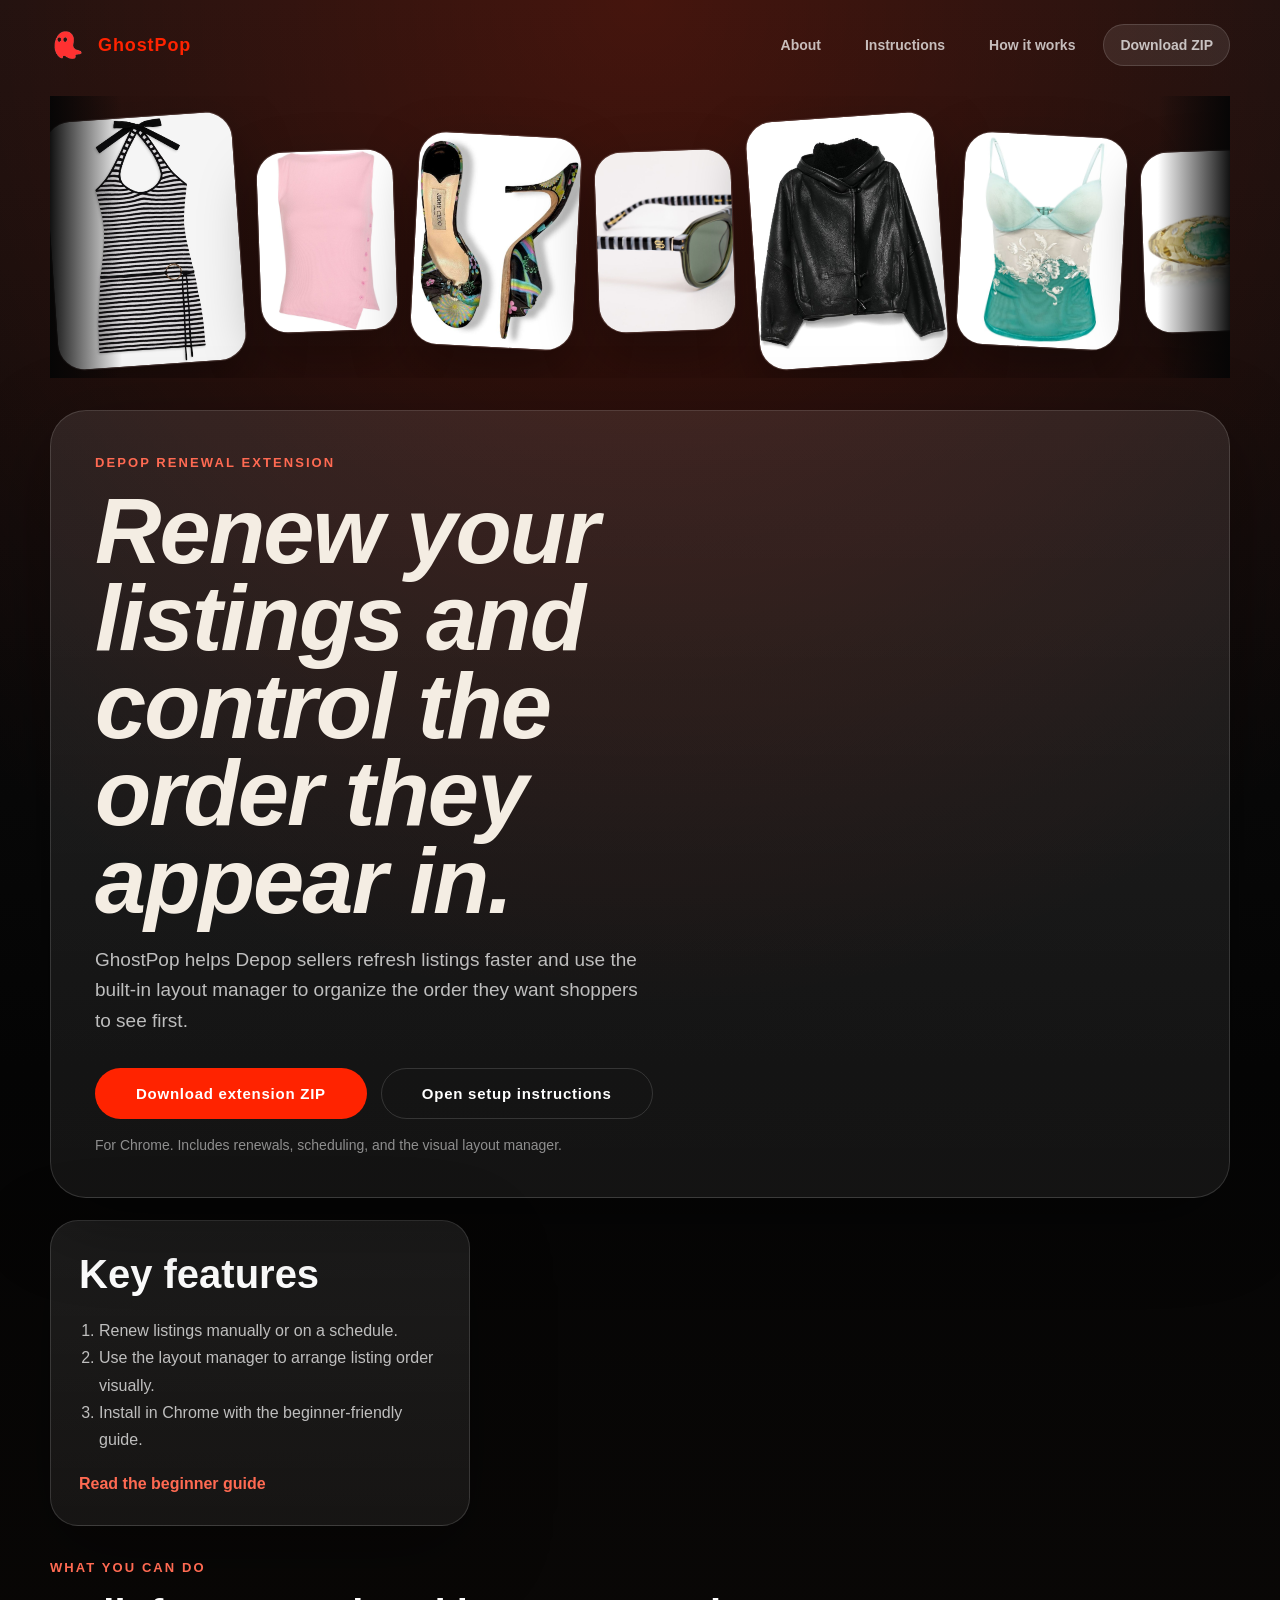
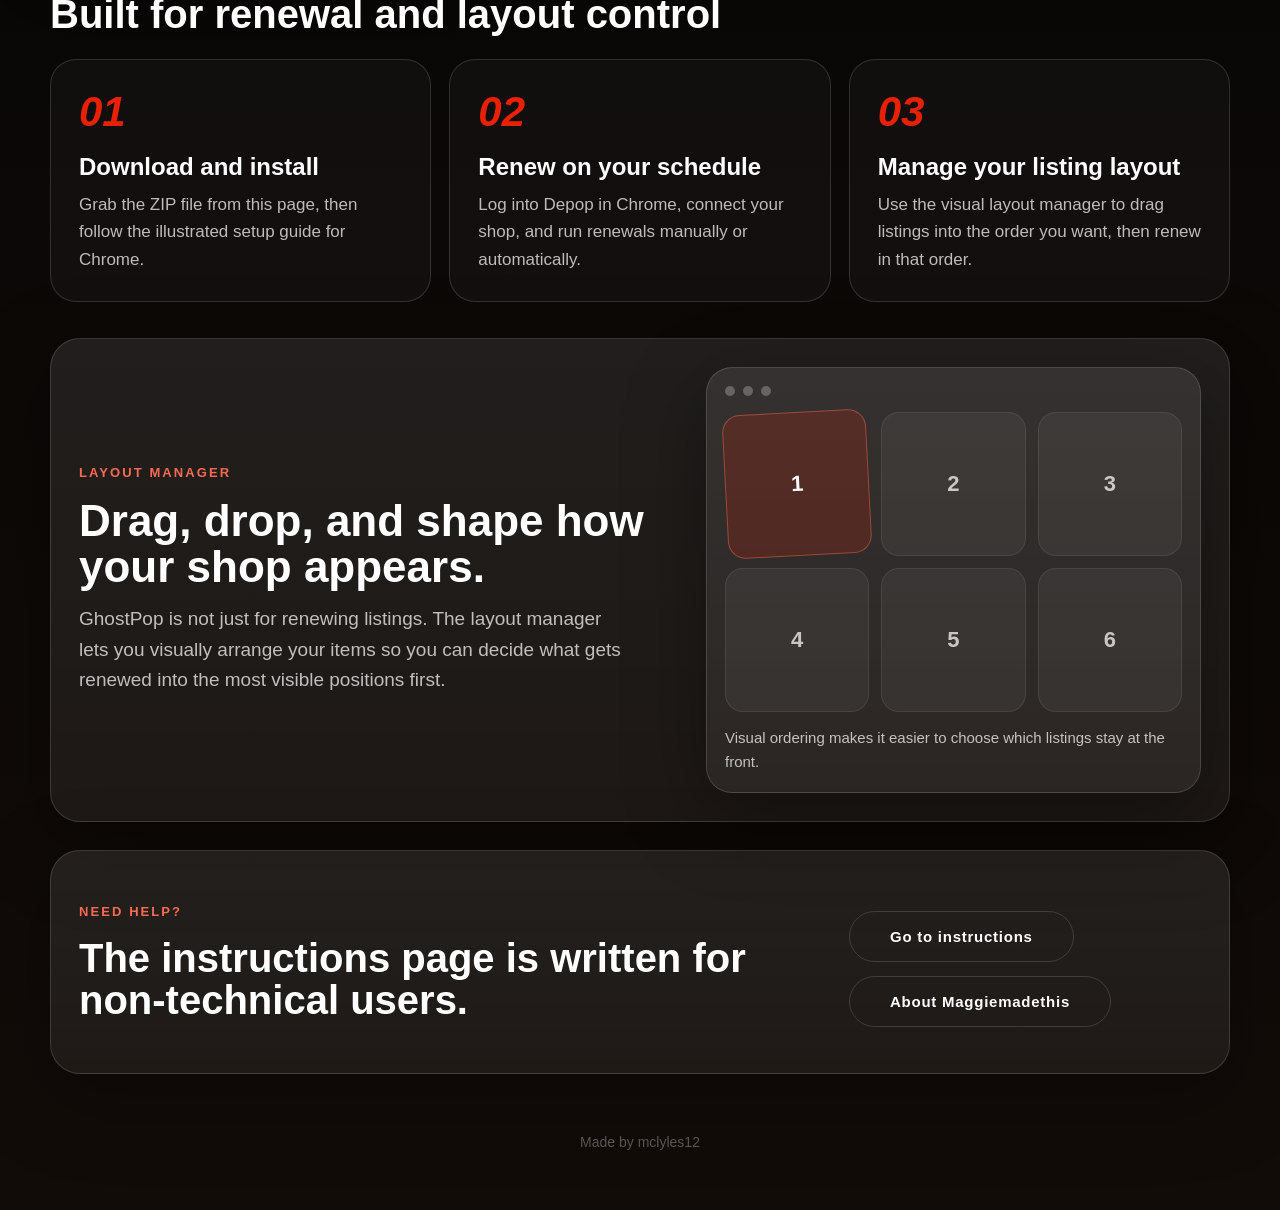
==== commit 09306197: "layout manager fix" ====
--- a/index.html
+++ b/index.html
@@ -24,54 +24,85 @@
     </header>
 
     <main>
+      <section class="top-banner" aria-hidden="true">
+        <div class="banner-track">
+          <figure class="banner-card banner-card-lg">
+            <img src="assets/dolly-dress.jpeg" alt="">
+          </figure>
+          <figure class="banner-card banner-card-sm">
+            <img src="assets/pink-top.jpeg" alt="">
+          </figure>
+          <figure class="banner-card banner-card-md">
+            <img src="assets/jimmy-choo.jpeg" alt="">
+          </figure>
+          <figure class="banner-card banner-card-sm">
+            <img src="assets/olive-glasses.jpeg" alt="">
+          </figure>
+          <figure class="banner-card banner-card-lg">
+            <img src="assets/marant-jacket.jpeg" alt="">
+          </figure>
+          <figure class="banner-card banner-card-md">
+            <img src="assets/la-perla.jpeg" alt="">
+          </figure>
+          <figure class="banner-card banner-card-sm">
+            <img src="assets/dana-ring.jpeg" alt="">
+          </figure>
+          <figure class="banner-card banner-card-lg">
+            <img src="assets/marco-top.jpeg" alt="">
+          </figure>
+          <figure class="banner-card banner-card-sm">
+            <img src="assets/las-motas.jpeg" alt="">
+          </figure>
+          <figure class="banner-card banner-card-md">
+            <img src="assets/etro-bag.jpeg" alt="">
+          </figure>
+          <figure class="banner-card banner-card-lg">
+            <img src="assets/cavalli-pants.jpeg" alt="">
+          </figure>
+          <figure class="banner-card banner-card-sm">
+            <img src="assets/puma.jpeg" alt="">
+          </figure>
+          <figure class="banner-card banner-card-lg" aria-hidden="true">
+            <img src="assets/dolly-dress.jpeg" alt="">
+          </figure>
+          <figure class="banner-card banner-card-sm" aria-hidden="true">
+            <img src="assets/pink-top.jpeg" alt="">
+          </figure>
+          <figure class="banner-card banner-card-md" aria-hidden="true">
+            <img src="assets/jimmy-choo.jpeg" alt="">
+          </figure>
+          <figure class="banner-card banner-card-sm" aria-hidden="true">
+            <img src="assets/olive-glasses.jpeg" alt="">
+          </figure>
+          <figure class="banner-card banner-card-lg" aria-hidden="true">
+            <img src="assets/marant-jacket.jpeg" alt="">
+          </figure>
+          <figure class="banner-card banner-card-md" aria-hidden="true">
+            <img src="assets/la-perla.jpeg" alt="">
+          </figure>
+          <figure class="banner-card banner-card-sm" aria-hidden="true">
+            <img src="assets/dana-ring.jpeg" alt="">
+          </figure>
+          <figure class="banner-card banner-card-lg" aria-hidden="true">
+            <img src="assets/marco-top.jpeg" alt="">
+          </figure>
+          <figure class="banner-card banner-card-sm" aria-hidden="true">
+            <img src="assets/las-motas.jpeg" alt="">
+          </figure>
+          <figure class="banner-card banner-card-md" aria-hidden="true">
+            <img src="assets/etro-bag.jpeg" alt="">
+          </figure>
+          <figure class="banner-card banner-card-lg" aria-hidden="true">
+            <img src="assets/cavalli-pants.jpeg" alt="">
+          </figure>
+          <figure class="banner-card banner-card-sm" aria-hidden="true">
+            <img src="assets/puma.jpeg" alt="">
+          </figure>
+        </div>
+      </section>
+
       <section id="hero">
         <div class="hero-copy">
-          <div class="hero-layout-cloud" aria-hidden="true">
-            <div class="hero-slot slot-one"></div>
-            <div class="hero-slot slot-two"></div>
-            <div class="hero-slot slot-three"></div>
-            <div class="hero-slot slot-four"></div>
-            <div class="hero-slot slot-five"></div>
-            <div class="hero-slot slot-six"></div>
-
-            <figure class="hero-fashion-card card-one">
-              <img src="assets/dolly-dress.jpeg" alt="">
-            </figure>
-            <figure class="hero-fashion-card card-two">
-              <img src="assets/la-perla.jpeg" alt="">
-            </figure>
-            <figure class="hero-fashion-card card-three">
-              <img src="assets/etro-bag.jpeg" alt="">
-            </figure>
-            <figure class="hero-fashion-card card-four">
-              <img src="assets/puma.jpeg" alt="">
-            </figure>
-            <figure class="hero-fashion-card card-five is-dragging">
-              <img src="assets/cavalli-pants.jpeg" alt="">
-            </figure>
-            <figure class="hero-fashion-card card-six">
-              <img src="assets/jimmy-choo.jpeg" alt="">
-            </figure>
-            <figure class="hero-fashion-card card-seven">
-              <img src="assets/pink-top.jpeg" alt="">
-            </figure>
-            <figure class="hero-fashion-card card-eight">
-              <img src="assets/marco-top.jpeg" alt="">
-            </figure>
-            <figure class="hero-fashion-card card-nine">
-              <img src="assets/dana-ring.jpeg" alt="">
-            </figure>
-            <figure class="hero-fashion-card card-ten">
-              <img src="assets/olive-glasses.jpeg" alt="">
-            </figure>
-            <figure class="hero-fashion-card card-eleven">
-              <img src="assets/las-motas.jpeg" alt="">
-            </figure>
-            <figure class="hero-fashion-card card-twelve">
-              <img src="assets/marant-jacket.jpeg" alt="">
-            </figure>
-          </div>
-
           <div class="hero-content">
             <p class="eyebrow">Depop renewal extension</p>
             <h1>Renew your listings and control the order they appear in.</h1>
@@ -85,17 +116,17 @@
             <p class="microcopy">For Chrome. Includes renewals, scheduling, and the visual layout manager.</p>
           </div>
         </div>
-
-        <aside class="install-card" aria-label="Quick start">
-          <h2>Key features</h2>
-          <ol>
-            <li>Renew listings manually or on a schedule.</li>
-            <li>Use the layout manager to arrange listing order visually.</li>
-            <li>Install in Chrome with the beginner-friendly guide.</li>
-          </ol>
-          <a href="instructions.html" class="text-link">Read the beginner guide</a>
-        </aside>
-      </section>
+      </section>
+
+      <aside class="install-card hero-install-card" aria-label="Quick start">
+        <h2>Key features</h2>
+        <ol>
+          <li>Renew listings manually or on a schedule.</li>
+          <li>Use the layout manager to arrange listing order visually.</li>
+          <li>Install in Chrome with the beginner-friendly guide.</li>
+        </ol>
+        <a href="instructions.html" class="text-link">Read the beginner guide</a>
+      </aside>
 
       <section id="how-it-works">
         <div class="section-heading">
--- a/style.css
+++ b/style.css
@@ -92,11 +92,7 @@
 }
 
 #hero {
-  display: grid;
-  grid-template-columns: minmax(0, 1.45fr) minmax(280px, 0.8fr);
-  gap: 28px;
-  align-items: stretch;
-  padding: 64px 0 40px;
+  padding: 12px 0 0;
 }
 
 .hero-copy,
@@ -111,13 +107,84 @@
   box-shadow: var(--shadow);
 }
 
+.top-banner {
+  margin: 18px 0 20px;
+  padding: 20px 0 12px;
+  overflow: hidden;
+  position: relative;
+}
+
+.top-banner::before,
+.top-banner::after {
+  content: "";
+  position: absolute;
+  top: 0;
+  bottom: 0;
+  width: 72px;
+  z-index: 2;
+  pointer-events: none;
+}
+
+.top-banner::before {
+  left: 0;
+  background: linear-gradient(90deg, rgba(5, 5, 5, 0.95), transparent);
+}
+
+.top-banner::after {
+  right: 0;
+  background: linear-gradient(270deg, rgba(5, 5, 5, 0.95), transparent);
+}
+
+.banner-track {
+  display: flex;
+  align-items: center;
+  gap: 18px;
+  width: max-content;
+  animation: banner-float 44s linear infinite;
+}
+
+.banner-card {
+  flex: 0 0 auto;
+  overflow: hidden;
+  border-radius: 28px;
+  border: 1px solid rgba(255, 255, 255, 0.1);
+  box-shadow: 0 24px 56px rgba(0, 0, 0, 0.34);
+  background: rgba(255, 255, 255, 0.04);
+  transform-origin: center;
+}
+
+.banner-card img {
+  width: 100%;
+  height: 100%;
+  display: block;
+  object-fit: cover;
+}
+
+.banner-card-lg {
+  width: 190px;
+  height: 250px;
+  transform: rotate(-4deg);
+}
+
+.banner-card-md {
+  width: 164px;
+  height: 214px;
+  transform: rotate(3deg);
+}
+
+.banner-card-sm {
+  width: 138px;
+  height: 182px;
+  transform: rotate(-2deg);
+}
+
 .hero-copy {
   padding: 44px;
   border-radius: 36px;
   position: relative;
   overflow: hidden;
   isolation: isolate;
-  min-height: 520px;
+  min-height: 0;
 }
 
 .hero-content {
@@ -125,200 +192,9 @@
   z-index: 2;
 }
 
-.hero-layout-cloud {
-  position: absolute;
-  inset: 0;
-  z-index: 1;
-  pointer-events: none;
-}
-
-.hero-layout-cloud::before {
-  content: "";
-  position: absolute;
-  inset: 0;
-  background:
-    linear-gradient(90deg, rgba(5, 5, 5, 0.82) 0%, rgba(5, 5, 5, 0.56) 38%, rgba(5, 5, 5, 0.22) 100%),
-    radial-gradient(circle at 78% 28%, rgba(255, 35, 0, 0.18), transparent 24%);
-}
-
-.hero-slot,
-.hero-fashion-card {
-  position: absolute;
-  border-radius: 24px;
-}
-
-.hero-slot {
-  border: 1px dashed rgba(255, 255, 255, 0.16);
-  background: rgba(255, 255, 255, 0.02);
-  backdrop-filter: blur(6px);
-}
-
-.hero-fashion-card {
-  width: clamp(118px, 14vw, 168px);
-  aspect-ratio: 0.78 / 1;
-  overflow: hidden;
-  border: 1px solid rgba(255, 255, 255, 0.12);
-  box-shadow: 0 24px 55px rgba(0, 0, 0, 0.35);
-  transform-origin: center;
-}
-
-.hero-fashion-card::after {
-  content: "";
-  position: absolute;
-  inset: 0;
-  background: linear-gradient(180deg, rgba(255, 255, 255, 0.03), rgba(5, 5, 5, 0.26));
-}
-
-.hero-fashion-card img {
-  width: 100%;
-  height: 100%;
-  object-fit: cover;
-  display: block;
-}
-
-.slot-one {
-  width: 148px;
-  height: 192px;
-  top: 68px;
-  right: 220px;
-  transform: rotate(-8deg);
-}
-
-.slot-two {
-  width: 152px;
-  height: 198px;
-  top: 210px;
-  right: 308px;
-  transform: rotate(6deg);
-}
-
-.slot-three {
-  width: 158px;
-  height: 204px;
-  top: 82px;
-  right: 34px;
-  transform: rotate(8deg);
-}
-
-.slot-four {
-  width: 146px;
-  height: 188px;
-  top: 278px;
-  right: 112px;
-  transform: rotate(-6deg);
-}
-
-.slot-five {
-  width: 134px;
-  height: 174px;
-  top: 30px;
-  right: 132px;
-  transform: rotate(4deg);
-}
-
-.slot-six {
-  width: 128px;
-  height: 166px;
-  top: 332px;
-  right: 22px;
-  transform: rotate(-2deg);
-}
-
-.card-one {
-  top: 54px;
-  right: 238px;
-  transform: rotate(-9deg);
-  animation: drift-one 9s ease-in-out infinite;
-}
-
-.card-two {
-  top: 160px;
-  right: 326px;
-  transform: rotate(7deg);
-  animation: drift-two 11s ease-in-out infinite;
-}
-
-.card-three {
-  top: 86px;
-  right: 56px;
-  transform: rotate(10deg);
-  animation: drift-three 10s ease-in-out infinite;
-}
-
-.card-four {
-  top: 286px;
-  right: 124px;
-  transform: rotate(-7deg);
-  animation: drift-four 12s ease-in-out infinite;
-}
-
-.card-five {
-  top: 162px;
-  right: 166px;
-  transform: rotate(-3deg) scale(1.08);
-  z-index: 3;
-  animation: drag-hover 6.5s ease-in-out infinite;
-}
-
-.card-six {
-  top: 304px;
-  right: 286px;
-  transform: rotate(5deg);
-  animation: drift-five 10.5s ease-in-out infinite;
-}
-
-.card-seven {
-  top: 24px;
-  right: 118px;
-  transform: rotate(12deg) scale(0.88);
-  opacity: 0.88;
-  animation: drift-six 13s ease-in-out infinite;
-}
-
-.card-eight {
-  top: 346px;
-  right: 8px;
-  transform: rotate(-10deg) scale(0.86);
-  opacity: 0.84;
-  animation: drift-seven 12.5s ease-in-out infinite;
-}
-
-.card-nine {
-  top: 116px;
-  right: 114px;
-  transform: rotate(14deg) scale(0.72);
-  opacity: 0.9;
-  animation: drift-eight 9.5s ease-in-out infinite;
-}
-
-.card-ten {
-  top: 420px;
-  right: 248px;
-  transform: rotate(-8deg) scale(0.76);
-  opacity: 0.86;
-  animation: drift-nine 11.5s ease-in-out infinite;
-}
-
-.card-eleven {
-  top: 8px;
-  right: 328px;
-  transform: rotate(-14deg) scale(0.82);
-  opacity: 0.76;
-  animation: drift-ten 14s ease-in-out infinite;
-}
-
-.card-twelve {
-  top: 248px;
-  right: 420px;
-  transform: rotate(9deg) scale(0.8);
-  opacity: 0.82;
-  animation: drift-eleven 12s ease-in-out infinite;
-}
-
-.is-dragging {
-  cursor: grabbing;
-  border-color: rgba(255, 106, 82, 0.52);
-  box-shadow: 0 32px 68px rgba(0, 0, 0, 0.42);
+.hero-install-card {
+  margin: 22px 0 0;
+  max-width: 420px;
 }
 
 #hero h1 {
@@ -653,150 +529,12 @@
   color: var(--red);
 }
 
-@keyframes drift-one {
+@keyframes banner-float {
   from {
-    transform: rotate(-9deg) translate3d(0, 0, 0);
-  }
-  50% {
-    transform: rotate(-6deg) translate3d(10px, 14px, 0);
+    transform: translateX(0);
   }
   to {
-    transform: rotate(-9deg) translate3d(0, 0, 0);
-  }
-}
-
-@keyframes drift-two {
-  from {
-    transform: rotate(7deg) translate3d(0, 0, 0);
-  }
-  50% {
-    transform: rotate(4deg) translate3d(-14px, -10px, 0);
-  }
-  to {
-    transform: rotate(7deg) translate3d(0, 0, 0);
-  }
-}
-
-@keyframes drift-three {
-  from {
-    transform: rotate(10deg) translate3d(0, 0, 0);
-  }
-  50% {
-    transform: rotate(13deg) translate3d(8px, -12px, 0);
-  }
-  to {
-    transform: rotate(10deg) translate3d(0, 0, 0);
-  }
-}
-
-@keyframes drift-four {
-  from {
-    transform: rotate(-7deg) translate3d(0, 0, 0);
-  }
-  50% {
-    transform: rotate(-4deg) translate3d(12px, 8px, 0);
-  }
-  to {
-    transform: rotate(-7deg) translate3d(0, 0, 0);
-  }
-}
-
-@keyframes drift-five {
-  from {
-    transform: rotate(5deg) translate3d(0, 0, 0);
-  }
-  50% {
-    transform: rotate(8deg) translate3d(-10px, 12px, 0);
-  }
-  to {
-    transform: rotate(5deg) translate3d(0, 0, 0);
-  }
-}
-
-@keyframes drift-six {
-  from {
-    transform: rotate(12deg) scale(0.88) translate3d(0, 0, 0);
-  }
-  50% {
-    transform: rotate(9deg) scale(0.9) translate3d(8px, 12px, 0);
-  }
-  to {
-    transform: rotate(12deg) scale(0.88) translate3d(0, 0, 0);
-  }
-}
-
-@keyframes drift-seven {
-  from {
-    transform: rotate(-10deg) scale(0.86) translate3d(0, 0, 0);
-  }
-  50% {
-    transform: rotate(-6deg) scale(0.88) translate3d(-8px, -12px, 0);
-  }
-  to {
-    transform: rotate(-10deg) scale(0.86) translate3d(0, 0, 0);
-  }
-}
-
-@keyframes drift-eight {
-  from {
-    transform: rotate(14deg) scale(0.72) translate3d(0, 0, 0);
-  }
-  50% {
-    transform: rotate(10deg) scale(0.75) translate3d(10px, -8px, 0);
-  }
-  to {
-    transform: rotate(14deg) scale(0.72) translate3d(0, 0, 0);
-  }
-}
-
-@keyframes drift-nine {
-  from {
-    transform: rotate(-8deg) scale(0.76) translate3d(0, 0, 0);
-  }
-  50% {
-    transform: rotate(-12deg) scale(0.79) translate3d(12px, 8px, 0);
-  }
-  to {
-    transform: rotate(-8deg) scale(0.76) translate3d(0, 0, 0);
-  }
-}
-
-@keyframes drift-ten {
-  from {
-    transform: rotate(-14deg) scale(0.82) translate3d(0, 0, 0);
-  }
-  50% {
-    transform: rotate(-11deg) scale(0.84) translate3d(-10px, 12px, 0);
-  }
-  to {
-    transform: rotate(-14deg) scale(0.82) translate3d(0, 0, 0);
-  }
-}
-
-@keyframes drift-eleven {
-  from {
-    transform: rotate(9deg) scale(0.8) translate3d(0, 0, 0);
-  }
-  50% {
-    transform: rotate(5deg) scale(0.83) translate3d(12px, -10px, 0);
-  }
-  to {
-    transform: rotate(9deg) scale(0.8) translate3d(0, 0, 0);
-  }
-}
-
-@keyframes drag-hover {
-  from {
-    transform: rotate(-3deg) scale(1.08) translate3d(0, 0, 0);
-  }
-  35% {
-    transform: rotate(1deg) scale(1.1) translate3d(-36px, -28px, 0);
-  }
-  70% {
-    transform: rotate(-6deg) scale(1.06) translate3d(18px, 10px, 0);
-  }
-  to {
-    transform: rotate(-3deg) scale(1.08) translate3d(0, 0, 0);
+    transform: translateX(calc(-50% - 9px));
   }
 }
 
@@ -844,209 +582,32 @@
   }
 
   .hero-copy {
-    min-height: 640px;
-    padding-top: 26px;
-  }
-
-  .hero-layout-cloud::before {
-    background:
-      linear-gradient(180deg, rgba(5, 5, 5, 0.78) 0%, rgba(5, 5, 5, 0.58) 36%, rgba(5, 5, 5, 0.3) 100%),
-      radial-gradient(circle at 70% 18%, rgba(255, 35, 0, 0.18), transparent 26%);
-  }
-
-  .hero-fashion-card,
-  .hero-slot {
-    right: auto;
-  }
-
-  .slot-one {
-    top: 130px;
-    left: 12px;
-  }
-
-  .slot-two {
-    top: 314px;
-    left: 52px;
-  }
-
-  .slot-three {
-    top: 118px;
-    left: 186px;
-  }
-
-  .slot-four {
-    top: 336px;
-    left: 202px;
-  }
-
-  .slot-five {
-    top: 98px;
-    left: 290px;
-  }
-
-  .slot-six {
-    top: 452px;
-    left: 144px;
-  }
-
-  .card-one {
-    top: 116px;
-    left: 28px;
-  }
-
-  .card-two {
-    top: 262px;
-    left: 98px;
-  }
-
-  .card-three {
-    top: 132px;
-    left: 210px;
-  }
-
-  .card-four {
-    top: 356px;
-    left: 226px;
-  }
-
-  .card-five {
-    top: 224px;
-    left: 184px;
-  }
-
-  .card-six {
-    top: 396px;
-    left: 42px;
-  }
-
-  .card-seven {
-    top: 74px;
-    left: 278px;
-  }
-
-  .card-eight {
-    top: 452px;
-    left: 196px;
-  }
-
-  .card-nine {
-    top: 192px;
-    left: 292px;
-  }
-
-  .card-ten {
-    top: 462px;
-    left: 76px;
-  }
-
-  .card-eleven {
-    top: 76px;
-    left: 88px;
-  }
-
-  .card-twelve {
-    top: 286px;
-    left: 6px;
+    min-height: 0;
   }
 }
 
 @media (max-width: 640px) {
-  .hero-copy {
-    min-height: 700px;
-  }
-
-  .hero-fashion-card {
-    width: 116px;
-    border-radius: 20px;
-  }
-
-  .hero-slot {
-    width: 114px;
-    height: 154px;
-  }
-
-  .slot-one {
-    top: 212px;
-    left: 0;
-  }
-
-  .slot-two {
-    top: 350px;
-    left: 30px;
-  }
-
-  .slot-three {
-    top: 198px;
-    left: 132px;
-  }
-
-  .slot-four {
-    top: 374px;
-    left: 162px;
-  }
-
-  .slot-five,
-  .slot-six {
-    display: none;
-  }
-
-  .card-one {
-    top: 198px;
-    left: 14px;
-  }
-
-  .card-two {
-    top: 324px;
-    left: 58px;
-  }
-
-  .card-three {
-    top: 214px;
-    left: 148px;
-  }
-
-  .card-four {
-    top: 398px;
-    left: 176px;
-  }
-
-  .card-five {
-    top: 286px;
-    left: 116px;
-  }
-
-  .card-six {
-    top: 430px;
-    left: 10px;
-  }
-
-  .card-seven {
-    top: 162px;
-    left: 196px;
-  }
-
-  .card-eight {
-    top: 486px;
-    left: 110px;
-  }
-
-  .card-nine {
-    top: 252px;
-    left: 206px;
-  }
-
-  .card-ten {
-    top: 510px;
-    left: 18px;
-  }
-
-  .card-eleven {
-    top: 160px;
-    left: 76px;
-  }
-
-  .card-twelve {
-    top: 360px;
-    left: -6px;
-  }
-}
+  .top-banner {
+    margin: 12px 0 16px;
+    padding-top: 10px;
+  }
+
+  .banner-track {
+    gap: 12px;
+  }
+
+  .banner-card-lg {
+    width: 142px;
+    height: 188px;
+  }
+
+  .banner-card-md {
+    width: 124px;
+    height: 164px;
+  }
+
+  .banner-card-sm {
+    width: 110px;
+    height: 146px;
+  }
+}
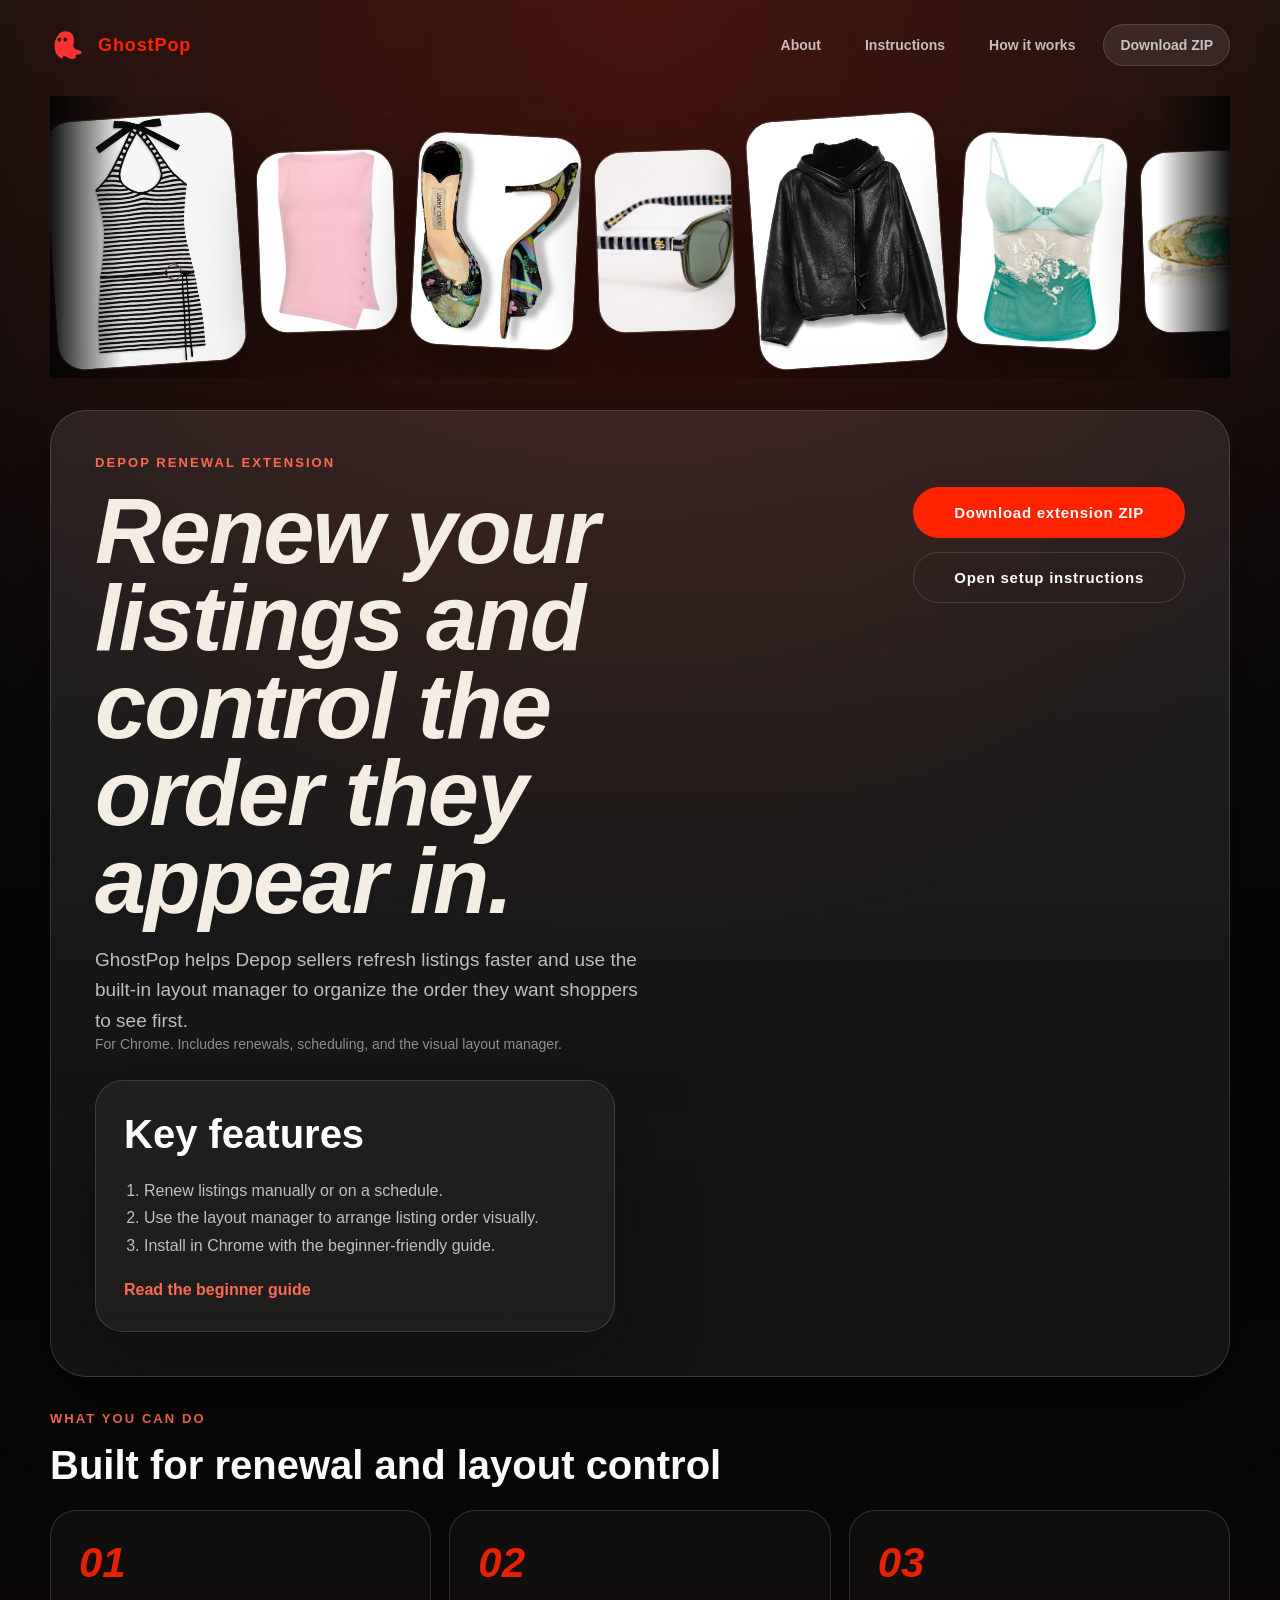
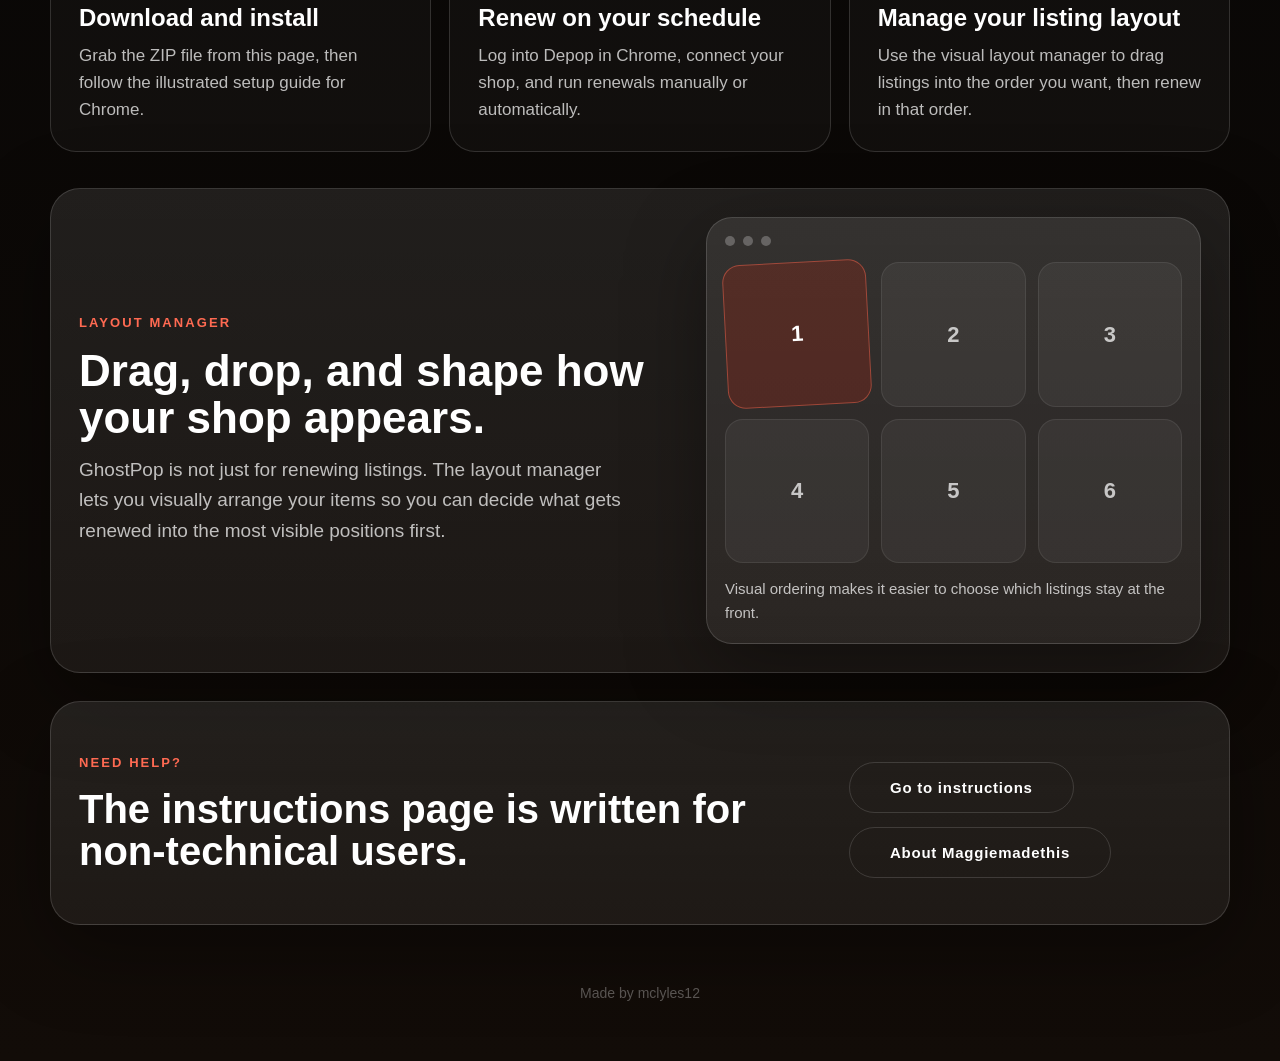
==== commit f791c148: "layout manager fix" ====
--- a/index.html
+++ b/index.html
@@ -104,29 +104,33 @@
       <section id="hero">
         <div class="hero-copy">
           <div class="hero-content">
-            <p class="eyebrow">Depop renewal extension</p>
-            <h1>Renew your listings and control the order they appear in.</h1>
-            <p class="hero-text">GhostPop helps Depop sellers refresh listings faster and use the built-in layout manager to organize the order they want shoppers to see first.</p>
-
-            <div class="hero-actions">
-              <a href="ghostpop-extension.zip" download="depop-renewal-extension.zip" class="btn btn-primary">Download extension ZIP</a>
-              <a href="instructions.html" class="btn btn-secondary">Open setup instructions</a>
+            <div class="hero-topbar">
+              <div class="hero-intro">
+                <p class="eyebrow">Depop renewal extension</p>
+                <h1>Renew your listings and control the order they appear in.</h1>
+                <p class="hero-text">GhostPop helps Depop sellers refresh listings faster and use the built-in layout manager to organize the order they want shoppers to see first.</p>
+              </div>
+
+              <div class="hero-actions hero-actions-top">
+                <a href="ghostpop-extension.zip" download="depop-renewal-extension.zip" class="btn btn-primary">Download extension ZIP</a>
+                <a href="instructions.html" class="btn btn-secondary">Open setup instructions</a>
+              </div>
             </div>
 
             <p class="microcopy">For Chrome. Includes renewals, scheduling, and the visual layout manager.</p>
+
+            <div class="install-card hero-install-card" aria-label="Quick start">
+              <h2>Key features</h2>
+              <ol>
+                <li>Renew listings manually or on a schedule.</li>
+                <li>Use the layout manager to arrange listing order visually.</li>
+                <li>Install in Chrome with the beginner-friendly guide.</li>
+              </ol>
+              <a href="instructions.html" class="text-link">Read the beginner guide</a>
+            </div>
           </div>
         </div>
       </section>
-
-      <aside class="install-card hero-install-card" aria-label="Quick start">
-        <h2>Key features</h2>
-        <ol>
-          <li>Renew listings manually or on a schedule.</li>
-          <li>Use the layout manager to arrange listing order visually.</li>
-          <li>Install in Chrome with the beginner-friendly guide.</li>
-        </ol>
-        <a href="instructions.html" class="text-link">Read the beginner guide</a>
-      </aside>
 
       <section id="how-it-works">
         <div class="section-heading">
--- a/style.css
+++ b/style.css
@@ -192,9 +192,26 @@
   z-index: 2;
 }
 
+.hero-topbar {
+  display: grid;
+  grid-template-columns: minmax(0, 1.35fr) minmax(280px, 0.9fr);
+  gap: 28px;
+  align-items: start;
+}
+
+.hero-intro {
+  max-width: 720px;
+}
+
 .hero-install-card {
-  margin: 22px 0 0;
-  max-width: 420px;
+  margin: 28px 0 0;
+  max-width: 520px;
+  background: rgba(255, 255, 255, 0.04);
+}
+
+.hero-actions-top {
+  margin: 0;
+  justify-content: flex-end;
 }
 
 #hero h1 {
@@ -540,6 +557,7 @@
 
 @media (max-width: 980px) {
   #hero,
+  .hero-topbar,
   .steps,
   .callout-grid,
   .story-grid,
@@ -584,6 +602,10 @@
   .hero-copy {
     min-height: 0;
   }
+
+  .hero-actions-top {
+    justify-content: flex-start;
+  }
 }
 
 @media (max-width: 640px) {
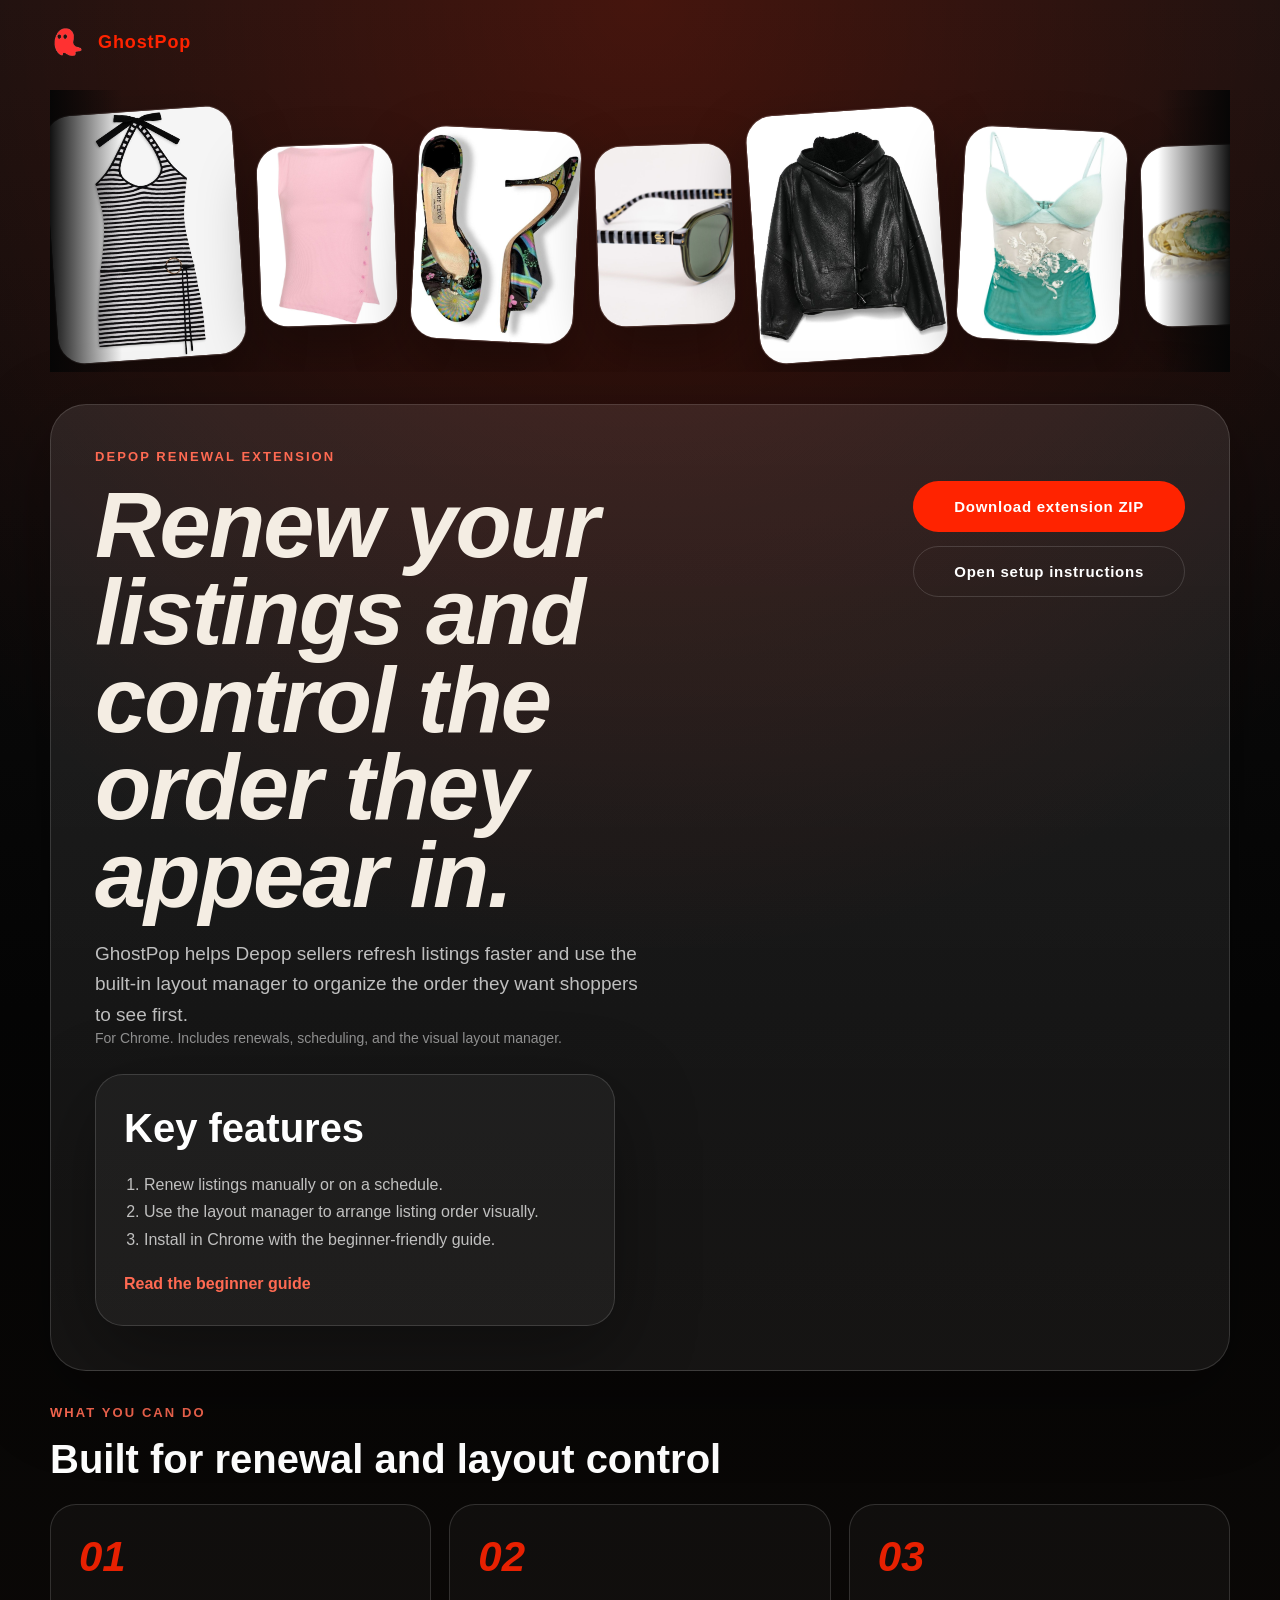
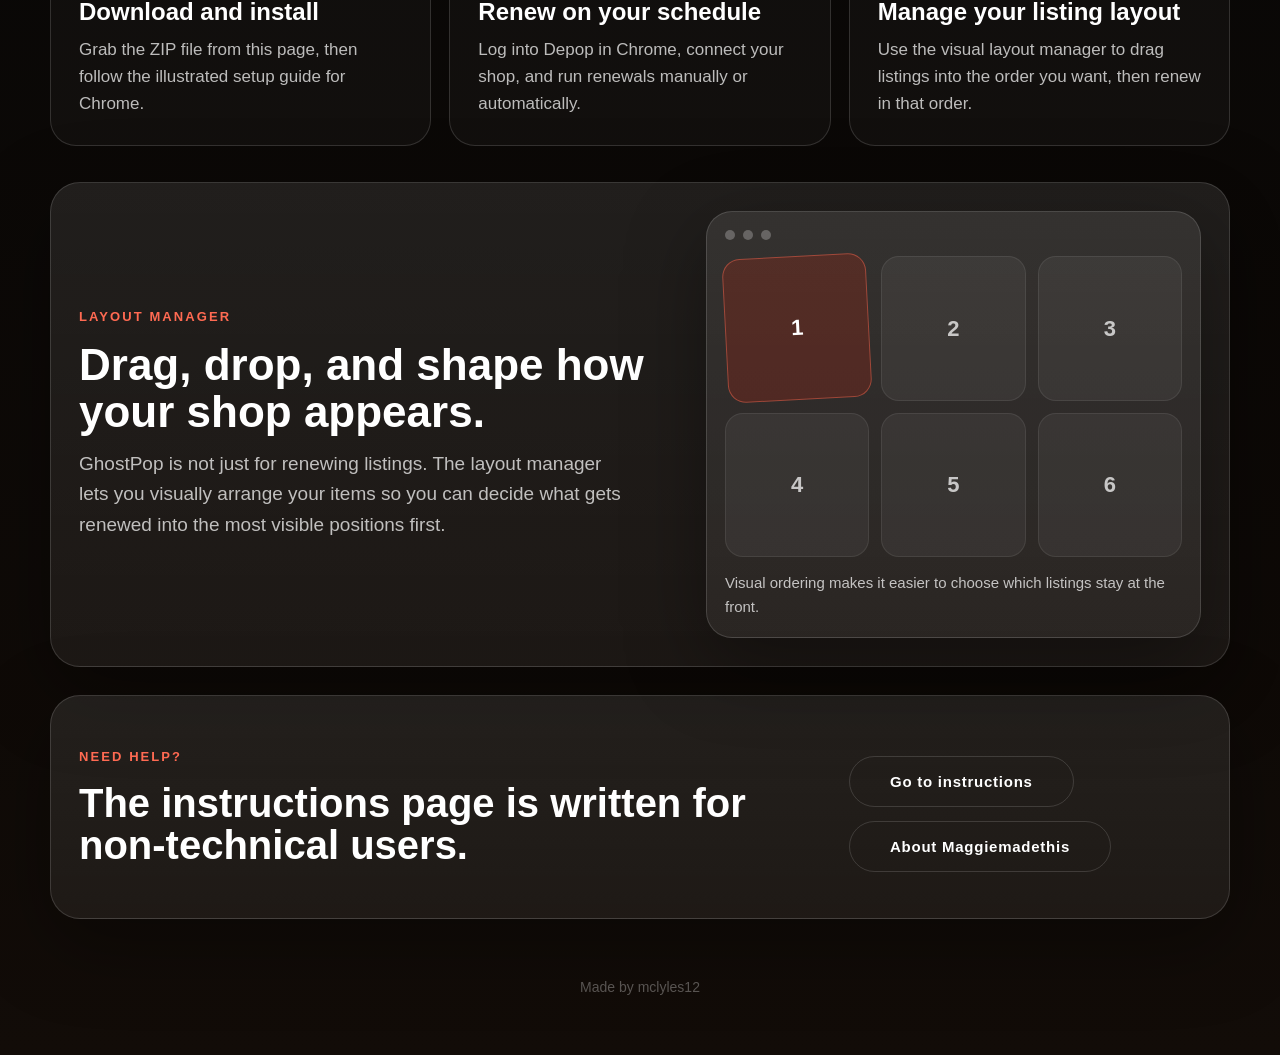
==== commit 7852abf0: "layout manager fix" ====
--- a/index.html
+++ b/index.html
@@ -15,12 +15,15 @@
         <span>GhostPop</span>
       </a>
 
-      <nav class="site-nav" aria-label="Primary">
-        <a href="about.html">About</a>
-        <a href="instructions.html">Instructions</a>
-        <a href="#how-it-works">How it works</a>
-        <a href="ghostpop-extension.zip" download="depop-renewal-extension.zip" class="nav-cta">Download ZIP</a>
-      </nav>
+      <details class="site-nav">
+        <summary class="site-nav-toggle">Menu</summary>
+        <nav class="site-nav-links" aria-label="Primary">
+          <a href="about.html">About</a>
+          <a href="instructions.html">Instructions</a>
+          <a href="#how-it-works">How it works</a>
+          <a href="ghostpop-extension.zip" download="depop-renewal-extension.zip" class="nav-cta">Download ZIP</a>
+        </nav>
+      </details>
     </header>
 
     <main>
--- a/style.css
+++ b/style.css
@@ -65,13 +65,36 @@
 }
 
 .site-nav {
+  position: relative;
+}
+
+.site-nav-toggle {
+  display: none;
+  list-style: none;
+  cursor: pointer;
+  color: var(--white);
+  font-size: 14px;
+  font-weight: 700;
+  letter-spacing: 0.08em;
+  text-transform: uppercase;
+  padding: 12px 16px;
+  border-radius: 999px;
+  border: 1px solid var(--border);
+  background: var(--panel-strong);
+}
+
+.site-nav-toggle::-webkit-details-marker {
+  display: none;
+}
+
+.site-nav-links {
   display: flex;
   align-items: center;
   gap: 12px;
   flex-wrap: wrap;
 }
 
-.site-nav a {
+.site-nav-links a {
   color: var(--slate);
   font-size: 14px;
   font-weight: 600;
@@ -79,8 +102,8 @@
   border-radius: 999px;
 }
 
-.site-nav a:hover,
-.site-nav a:focus-visible,
+.site-nav-links a:hover,
+.site-nav-links a:focus-visible,
 .text-link:hover,
 .text-link:focus-visible {
   color: var(--white);
@@ -567,6 +590,10 @@
 
   .help-strip,
   .site-header {
+    align-items: flex-start;
+  }
+
+  .help-strip {
     flex-direction: column;
     align-items: flex-start;
   }
@@ -586,11 +613,47 @@
     border-radius: 22px;
   }
 
+  .site-header {
+    flex-direction: row;
+    align-items: center;
+  }
+
   .site-nav {
-    width: 100%;
-  }
-
-  .site-nav a,
+    margin-left: auto;
+  }
+
+  .site-nav-toggle {
+    display: inline-flex;
+    align-items: center;
+    justify-content: center;
+  }
+
+  .site-nav[open] .site-nav-toggle {
+    border-color: rgba(255, 106, 82, 0.35);
+  }
+
+  .site-nav-links {
+    display: none;
+    position: absolute;
+    top: calc(100% + 10px);
+    right: 0;
+    min-width: 220px;
+    padding: 10px;
+    border-radius: 20px;
+    border: 1px solid var(--border);
+    background: rgba(5, 5, 5, 0.94);
+    box-shadow: var(--shadow);
+    z-index: 20;
+    flex-direction: column;
+    align-items: stretch;
+    gap: 6px;
+  }
+
+  .site-nav[open] .site-nav-links {
+    display: flex;
+  }
+
+  .site-nav-links a,
   .btn {
     width: 100%;
   }
